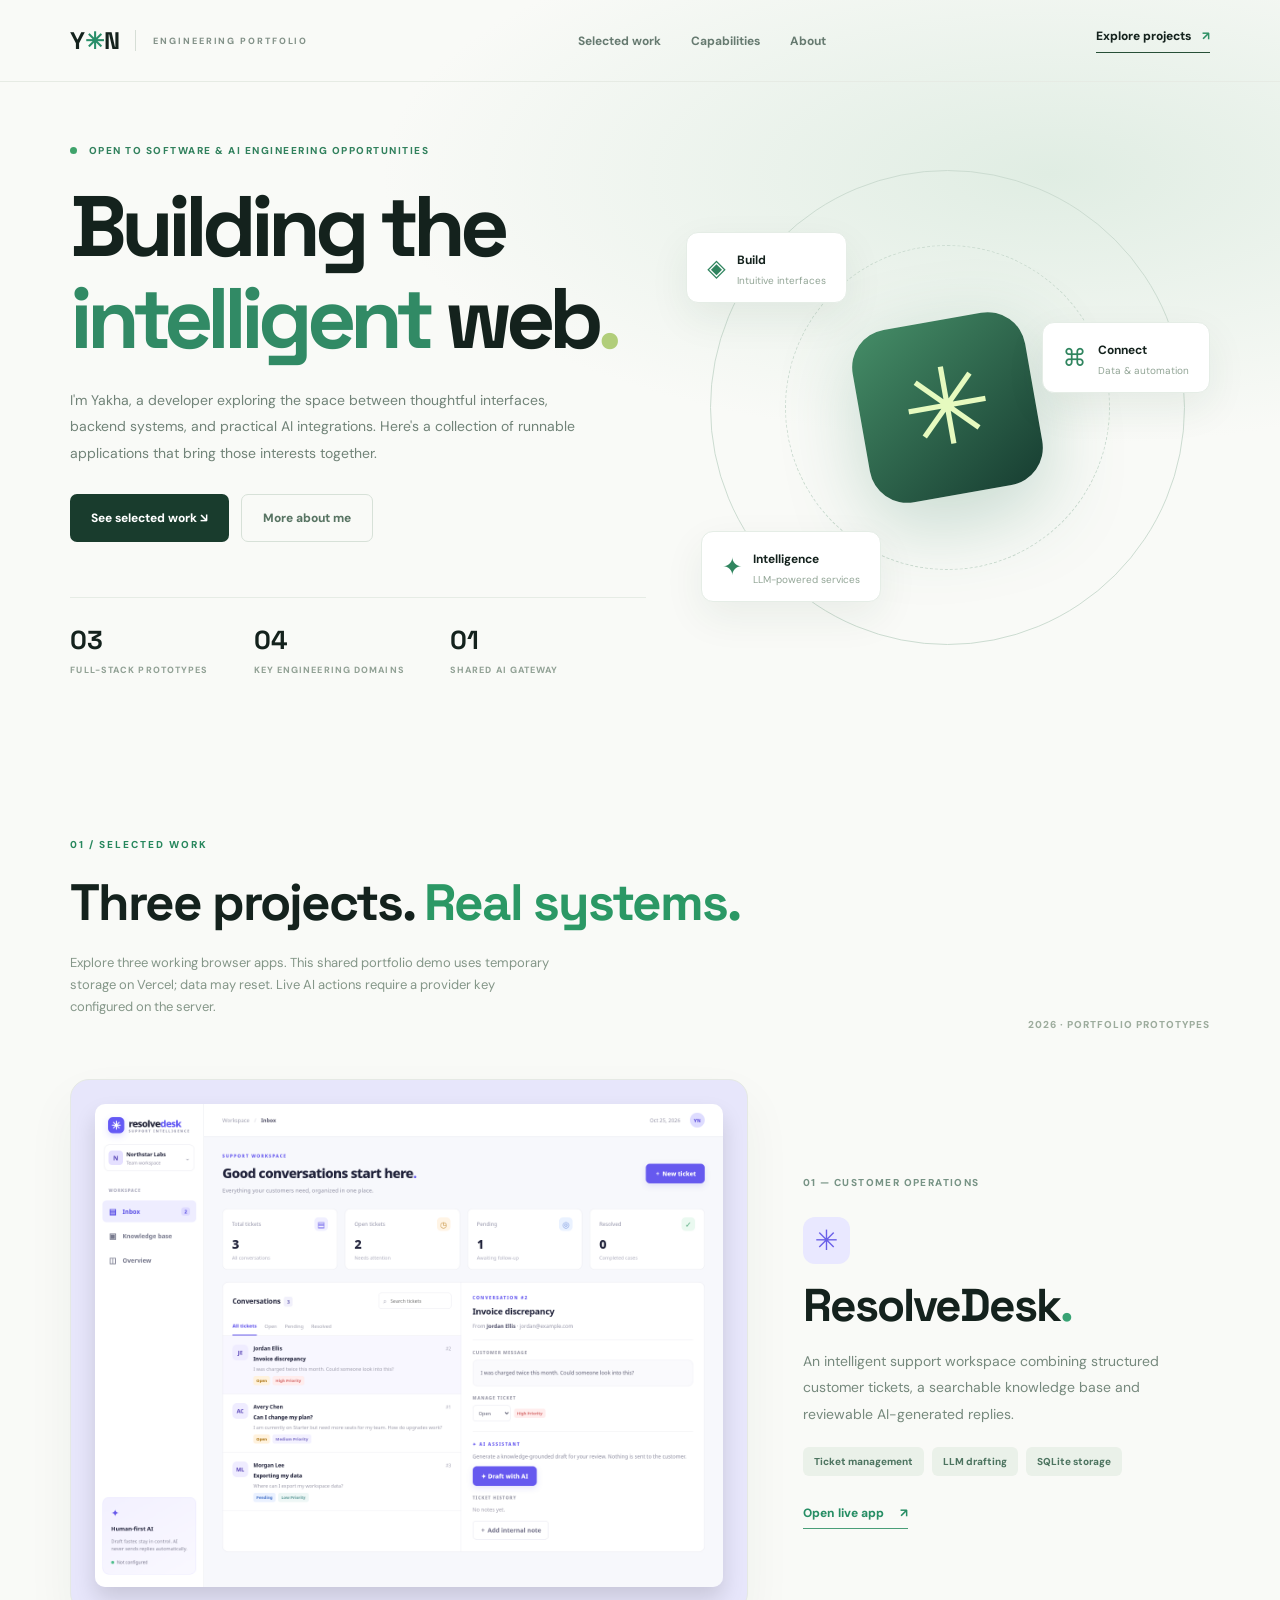
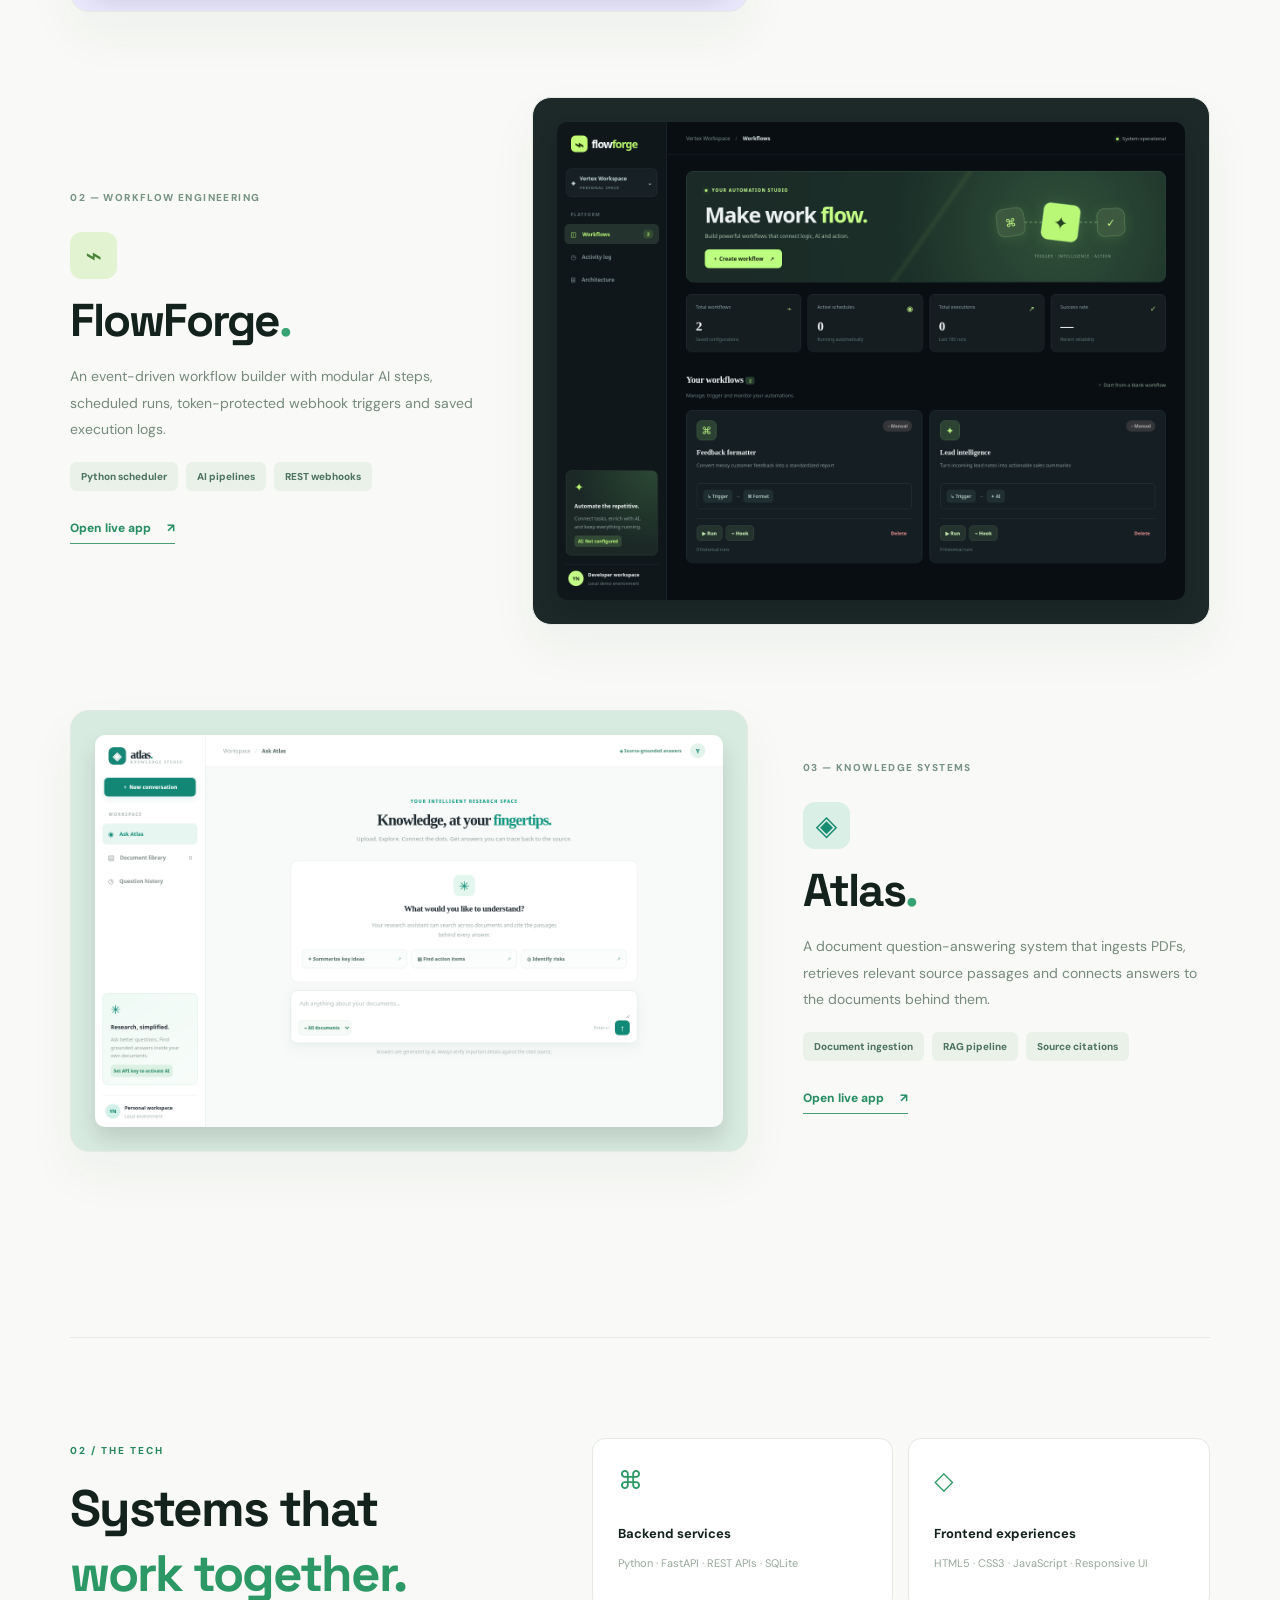
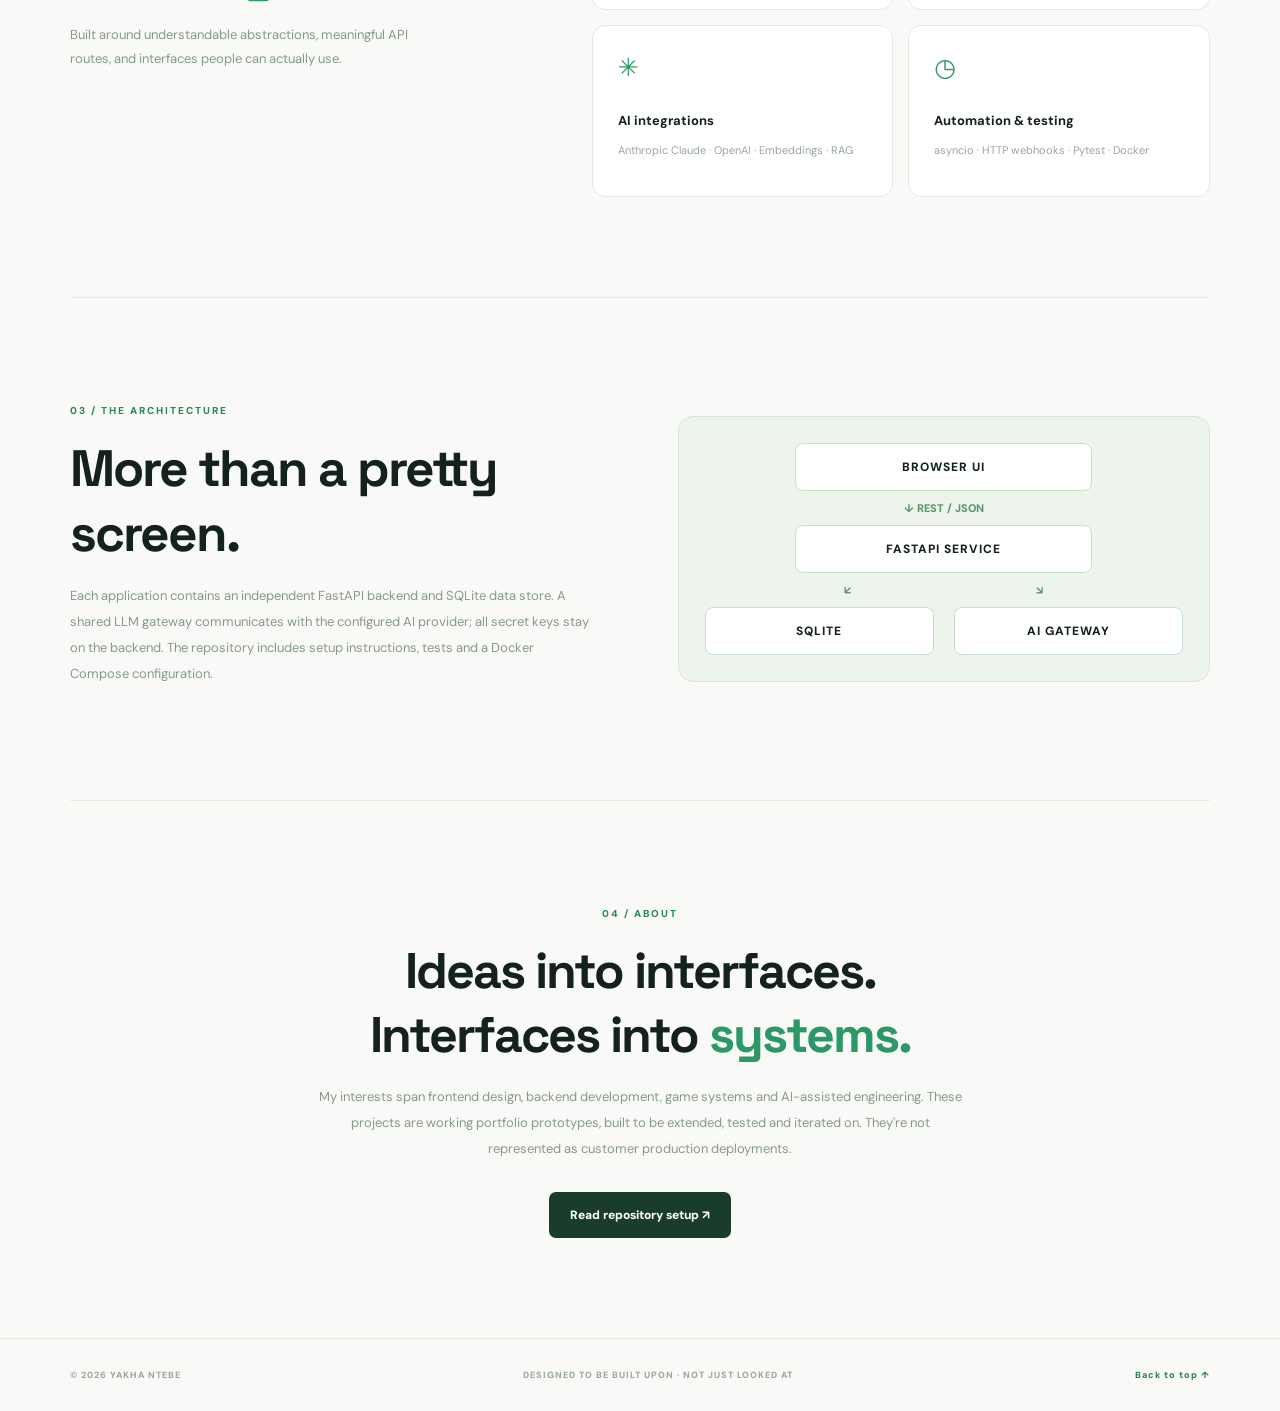
==== portfolio/index.html @ ea217aa3 "Add portfolio website" ====
<!DOCTYPE html><html lang="en"><head><meta charset="utf-8"><meta name="viewport" content="width=device-width, initial-scale=1"><title>Yakha Ntebe — AI Engineering Portfolio</title><link rel="stylesheet" href="style.css"></head><body><div class="background-glow"></div><header class="header"><a href="#top" class="wordmark">Y<span class="star">✳</span>N <span class="line"></span> <small>ENGINEERING PORTFOLIO</small></a><nav><a href="#work">Selected work</a><a href="#stack">Capabilities</a><a href="#about">About</a></nav><a class="top-link" href="#work">Explore projects <span>↗</span></a></header><main><section id="top" class="hero"><div class="hero-copy"><span class="available"><i></i> OPEN TO SOFTWARE & AI ENGINEERING OPPORTUNITIES</span><h1>Building the<br><em>intelligent</em> web<span>.</span></h1><p>I'm Yakha, a developer exploring the space between thoughtful interfaces, backend systems, and practical AI integrations. Here's a collection of runnable applications that bring those interests together.</p><div class="hero-buttons"><a class="button" href="#work">See selected work ↘</a><a class="outline" href="#about">More about me</a></div><div class="hero-metadata"><div><b>03</b><small>FULL-STACK PROTOTYPES</small></div><div><b>04</b><small>KEY ENGINEERING DOMAINS</small></div><div><b>01</b><small>SHARED AI GATEWAY</small></div></div></div><div class="hero-visual"><div class="orbit outer"></div><div class="orbit inner"></div><div class="center-symbol">✳</div><div class="floating-card card-one"><span>◈</span><div><b>Build</b><small>Intuitive interfaces</small></div></div><div class="floating-card card-two"><span>⌘</span><div><b>Connect</b><small>Data & automation</small></div></div><div class="floating-card card-three"><span>✦</span><div><b>Intelligence</b><small>LLM-powered services</small></div></div></div></section><section id="work" class="work"><div class="section-top"><div><span class="eyebrow">01 / SELECTED WORK</span><h2>Three projects. <em>Real systems.</em></h2><p>Explore three working browser apps. This shared portfolio demo uses temporary storage on Vercel; data may reset. Live AI actions require a provider key configured on the server.</p></div><span class="section-note">2026 · PORTFOLIO PROTOTYPES</span></div>
<article class="project" id="resolvedesk"><div class="project-preview lavender"><img src="/screenshots/support.png" alt="ResolveDesk support inbox" loading="lazy"></div><div class="project-content"><span class="project-number">01 — CUSTOMER OPERATIONS</span><div class="project-icon lavender-icon">✳</div><h3>ResolveDesk<span>.</span></h3><p>An intelligent support workspace combining structured customer tickets, a searchable knowledge base and reviewable AI-generated replies.</p><div class="features"><span>Ticket management</span><span>LLM drafting</span><span>SQLite storage</span></div><a href="/support/" class="details-link">Open live app <span>↗</span></a></div></article>
<article class="project reverse" id="flowforge"><div class="project-preview dark"><img src="/screenshots/automations.png" alt="FlowForge automation dashboard" loading="lazy"></div><div class="project-content"><span class="project-number">02 — WORKFLOW ENGINEERING</span><div class="project-icon green-icon">⌁</div><h3>FlowForge<span>.</span></h3><p>An event-driven workflow builder with modular AI steps, scheduled runs, token-protected webhook triggers and saved execution logs.</p><div class="features"><span>Python scheduler</span><span>AI pipelines</span><span>REST webhooks</span></div><a href="/automations/" class="details-link">Open live app <span>↗</span></a></div></article>
<article class="project" id="atlas"><div class="project-preview mint"><img src="/screenshots/documents.png" alt="Atlas AI document assistant" loading="lazy"></div><div class="project-content"><span class="project-number">03 — KNOWLEDGE SYSTEMS</span><div class="project-icon mint-icon">◈</div><h3>Atlas<span>.</span></h3><p>A document question-answering system that ingests PDFs, retrieves relevant source passages and connects answers to the documents behind them.</p><div class="features"><span>Document ingestion</span><span>RAG pipeline</span><span>Source citations</span></div><a href="/documents/" class="details-link">Open live app <span>↗</span></a></div></article></section>
<section id="stack" class="tech"><div><span class="eyebrow">02 / THE TECH</span><h2>Systems that<br><em>work together.</em></h2><p>Built around understandable abstractions, meaningful API routes, and interfaces people can actually use.</p></div><div class="tech-grid"><div><span>⌘</span><b>Backend services</b><p>Python · FastAPI · REST APIs · SQLite</p></div><div><span>◇</span><b>Frontend experiences</b><p>HTML5 · CSS3 · JavaScript · Responsive UI</p></div><div><span>✳</span><b>AI integrations</b><p>Anthropic Claude · OpenAI · Embeddings · RAG</p></div><div><span>◷</span><b>Automation & testing</b><p>asyncio · HTTP webhooks · Pytest · Docker</p></div></div></section>
<section id="technical" class="technical"><div><span class="eyebrow">03 / THE ARCHITECTURE</span><h2>More than a pretty screen.</h2><p>Each application contains an independent FastAPI backend and SQLite data store. A shared LLM gateway communicates with the configured AI provider; all secret keys stay on the backend. The repository includes setup instructions, tests and a Docker Compose configuration.</p></div><div class="architecture"><div class="arch-block">BROWSER UI</div><span>↓ REST / JSON</span><div class="arch-block">FASTAPI SERVICE</div><div class="arch-dual"><span>↙</span><span>↘</span></div><div class="arch-bottom"><div class="arch-block">SQLITE</div><div class="arch-block">AI GATEWAY</div></div></div></section>
<section id="about" class="about"><span class="eyebrow">04 / ABOUT</span><h2>Ideas into interfaces.<br>Interfaces into <em>systems.</em></h2><p>My interests span frontend design, backend development, game systems and AI-assisted engineering. These projects are working portfolio prototypes, built to be extended, tested and iterated on. They're not represented as customer production deployments.</p><a href="/setup" class="button">Read repository setup ↗</a></section></main><footer><span>© 2026 YAKHA NTEBE</span><span>DESIGNED TO BE BUILT UPON · NOT JUST LOOKED AT</span><a href="#top">Back to top ↑</a></footer></body></html>
---- portfolio/style.css ----
@import url('https://fonts.googleapis.com/css2?family=DM+Sans:wght@400;500;600;700;800&family=Space+Grotesk:wght@400;500;600;700&display=swap');:root{font-family:'DM Sans',system-ui,sans-serif;background:#f9faf7;color:#14221d}*{box-sizing:border-box}html{scroll-behavior:smooth}body{margin:0}a{text-decoration:none;color:inherit}.background-glow{height:600px;position:absolute;inset:0;background:radial-gradient(ellipse at 82% 29%,#e0ede3,transparent 45%);z-index:-1}.header{max-width:1490px;margin:auto;padding:25px 5.5%;display:flex;align-items:center;justify-content:space-between;border-bottom:1px solid #e6ebe4}.wordmark{font:700 24px 'Space Grotesk';letter-spacing:-2px;display:flex;align-items:center;gap:2px}.wordmark .star{color:#288e69;font-size:23px}.wordmark .line{height:21px;border-left:1px solid #d6ded6;margin:0 15px}.wordmark small{font:800 9px 'DM Sans';letter-spacing:1.9px;color:#829188}.header nav{display:flex;gap:30px}.header nav a{font-size:12px;font-weight:700;color:#667a70}.top-link{border-bottom:1px solid #274f37;font-size:12px;font-weight:800;padding-bottom:8px}.top-link span{color:#2e9165;margin-left:8px}main{max-width:1450px;margin:auto;padding:0 5.5%}.hero{min-height:650px;display:grid;grid-template-columns:1.1fr 1fr;align-items:center;gap:40px}.hero-copy{padding:40px 0}.available{font-size:10px;font-weight:800;letter-spacing:1.5px;color:#31815d}.available i{display:inline-block;width:7px;height:7px;border-radius:100%;background:#3fa36b;margin-right:8px}.hero h1{font:700 clamp(58px,6.7vw,104px)/1.07 'Space Grotesk';letter-spacing:-6px;margin:22px 0}.hero h1 em{font-style:normal;color:#318a65}.hero h1>span{color:#b1ce7a}.hero-copy>p{font-size:14px;line-height:1.9;color:#718378;max-width:525px}.hero-buttons{display:flex;gap:12px;margin-top:27px}.button{display:inline-flex;border-radius:7px;background:#193c2d;color:white;padding:15px 21px;font-weight:800;font-size:12px;align-items:center}.outline{display:inline-flex;border:1px solid #d7e1d8;color:#587463;padding:15px 21px;border-radius:7px;font-weight:800;font-size:12px}.hero-metadata{display:flex;gap:45px;border-top:1px solid #e6ece5;margin-top:55px;padding-top:25px}.hero-metadata>div{display:grid;gap:7px}.hero-metadata b{font:700 26px 'Space Grotesk'}.hero-metadata small{font-size:9px;letter-spacing:1.1px;color:#91a195;font-weight:800}.hero-visual{height:530px;position:relative;display:grid;place-items:center}.orbit{border:1px solid #ccdcd1;border-radius:100%;position:absolute}.orbit.outer{width:475px;height:475px}.orbit.inner{width:325px;height:325px;border-style:dashed}.center-symbol{display:grid;place-items:center;width:175px;height:175px;border-radius:38px;background:linear-gradient(145deg,#458d67,#173d31);font-size:107px;color:#e6fabf;transform:rotate(-10deg);box-shadow:0 25px 80px #36805e44}.floating-card{position:absolute;display:flex;align-items:center;gap:11px;padding:15px 20px;background:#fff;border:1px solid #e5ede6;box-shadow:0 15px 40px #19462a12;border-radius:12px}.floating-card>span{font-size:24px;color:#30855f}.floating-card b{font-size:12px}.floating-card small{display:block;color:#92a596;font-size:10px;margin-top:5px}.card-one{left:0;top:90px}.card-two{right:0;top:180px}.card-three{left:15px;bottom:70px}.work,.tech,.technical,.about{padding:100px 0}.section-top{display:flex;justify-content:space-between;gap:30px;align-items:end;margin-bottom:48px}.eyebrow{font-size:10px;color:#27875d;font-weight:800;letter-spacing:2px}.section-top h2,.tech h2,.technical h2,.about h2{font:700 clamp(32px,4vw,55px) 'Space Grotesk';letter-spacing:-2px;margin:17px 0}.section-top h2 em,.tech h2 em,.about h2 em{color:#2b9865;font-style:normal}.section-top p{font-size:13px;color:#849688;max-width:480px;line-height:1.7}.section-note{font-size:10px;color:#9dac9d;font-weight:800;letter-spacing:1px}.project{display:grid;grid-template-columns:1.25fr .75fr;align-items:center;gap:55px;margin-bottom:85px}.project.reverse{grid-template-columns:.75fr 1.25fr}.project.reverse .project-preview{order:2}.project-preview{border-radius:19px;border:1px solid #e5e9e4;overflow:hidden;padding:24px;box-shadow:0 22px 50px #163d230d}.project-preview.lavender{background:#e7e6fb}.project-preview.dark{background:#1c2928}.project-preview.mint{background:#d8ebe1}.project-preview img{width:100%;display:block;border-radius:10px;box-shadow:0 12px 22px #0002}.project-number{color:#779385;font-size:10px;letter-spacing:1.4px;font-weight:800}.project-icon{display:grid;place-items:center;width:47px;height:47px;border-radius:12px;margin-top:26px;font-size:28px}.lavender-icon{color:#685ee8;background:#e9e8ff}.green-icon{background:#e1f3d0;color:#478236}.mint-icon{background:#daefe5;color:#168c73}.project-content h3{font:700 46px 'Space Grotesk';margin:12px 0;letter-spacing:-2px}.project-content h3 span{color:#38a374}.project-content>p{color:#76897d;font-size:14px;line-height:1.9;max-width:420px}.features{display:flex;flex-wrap:wrap;gap:8px;margin:19px 0 25px}.features span{font-size:10px;background:#eaf1e9;border-radius:6px;padding:8px 11px;color:#4d7460;font-weight:800}.details-link{font-size:12px;font-weight:800;color:#278e65;border-bottom:1px solid #4a9e78;padding-bottom:7px}.details-link span{margin-left:13px}.tech{border-top:1px solid #e4ebe3;display:grid;grid-template-columns:.85fr 1.15fr;gap:65px}.tech>div>p{color:#86998b;line-height:1.8;max-width:370px;font-size:13px}.tech-grid{display:grid;grid-template-columns:1fr 1fr;gap:15px}.tech-grid>div{border:1px solid #e3eae2;background:white;border-radius:13px;padding:25px}.tech-grid span{display:block;color:#2d9865;font-size:25px;margin-bottom:25px}.tech-grid b{font-size:13px}.tech-grid p{color:#98a79b;font-size:11px;line-height:1.7}.technical{border-top:1px solid #e4ebe3;display:grid;grid-template-columns:1fr 1fr;gap:75px;align-items:center}.technical p{color:#86998b;font-size:13px;line-height:2;max-width:520px}.architecture{background:#ecf4eb;border:1px solid #d6e8d8;border-radius:15px;padding:26px;display:flex;flex-direction:column;align-items:center;gap:10px;text-align:center}.arch-block{background:#fff;border:1px solid #c9decc;padding:15px 20px;border-radius:8px;font-size:12px;font-weight:800;letter-spacing:1px;width:62%}.architecture>span,.arch-dual{color:#5a946c;font-size:11px;font-weight:800}.arch-dual{display:flex;justify-content:space-around;width:80%}.arch-bottom{display:flex;gap:20px;width:100%}.arch-bottom .arch-block{width:50%}.about{border-top:1px solid #e4ebe3;text-align:center}.about h2{font-size:50px}.about p{max-width:650px;margin:0 auto 30px;line-height:2;color:#87998b;font-size:13px}footer{border-top:1px solid #e4ebe3;max-width:1450px;margin:auto;padding:30px 5.5%;display:flex;justify-content:space-between;color:#98a89c;font-weight:800;letter-spacing:1px;font-size:9px}footer a{color:#257f55}@media(max-width:1050px){.hero-visual{transform:scale(.75)}.project{gap:30px}.orbit.outer{width:380px;height:380px}}@media(max-width:750px){.header{padding:20px 5%}.header nav,.top-link{display:none}.hero{display:block;min-height:auto}.hero h1{font-size:58px;letter-spacing:-4px}.hero-visual{height:370px;transform:scale(.62);margin:-65px auto}.hero-metadata{gap:20px}.hero-metadata small{font-size:8px}.section-top{display:block}.section-note{display:none}.work,.tech,.technical,.about{padding:55px 0}.project,.project.reverse{display:flex;flex-direction:column;gap:25px;align-items:stretch;margin-bottom:65px}.project.reverse .project-preview{order:0}.project-preview{padding:12px}.project-content h3{font-size:37px}.tech,.technical{grid-template-columns:1fr;gap:25px}.about h2{font-size:36px}footer{gap:10px;flex-wrap:wrap}.brand small{font-size:7px}}@media(max-width:400px){.hero h1{font-size:49px}.hero-metadata{flex-wrap:wrap}.hero-buttons{flex-wrap:wrap}}
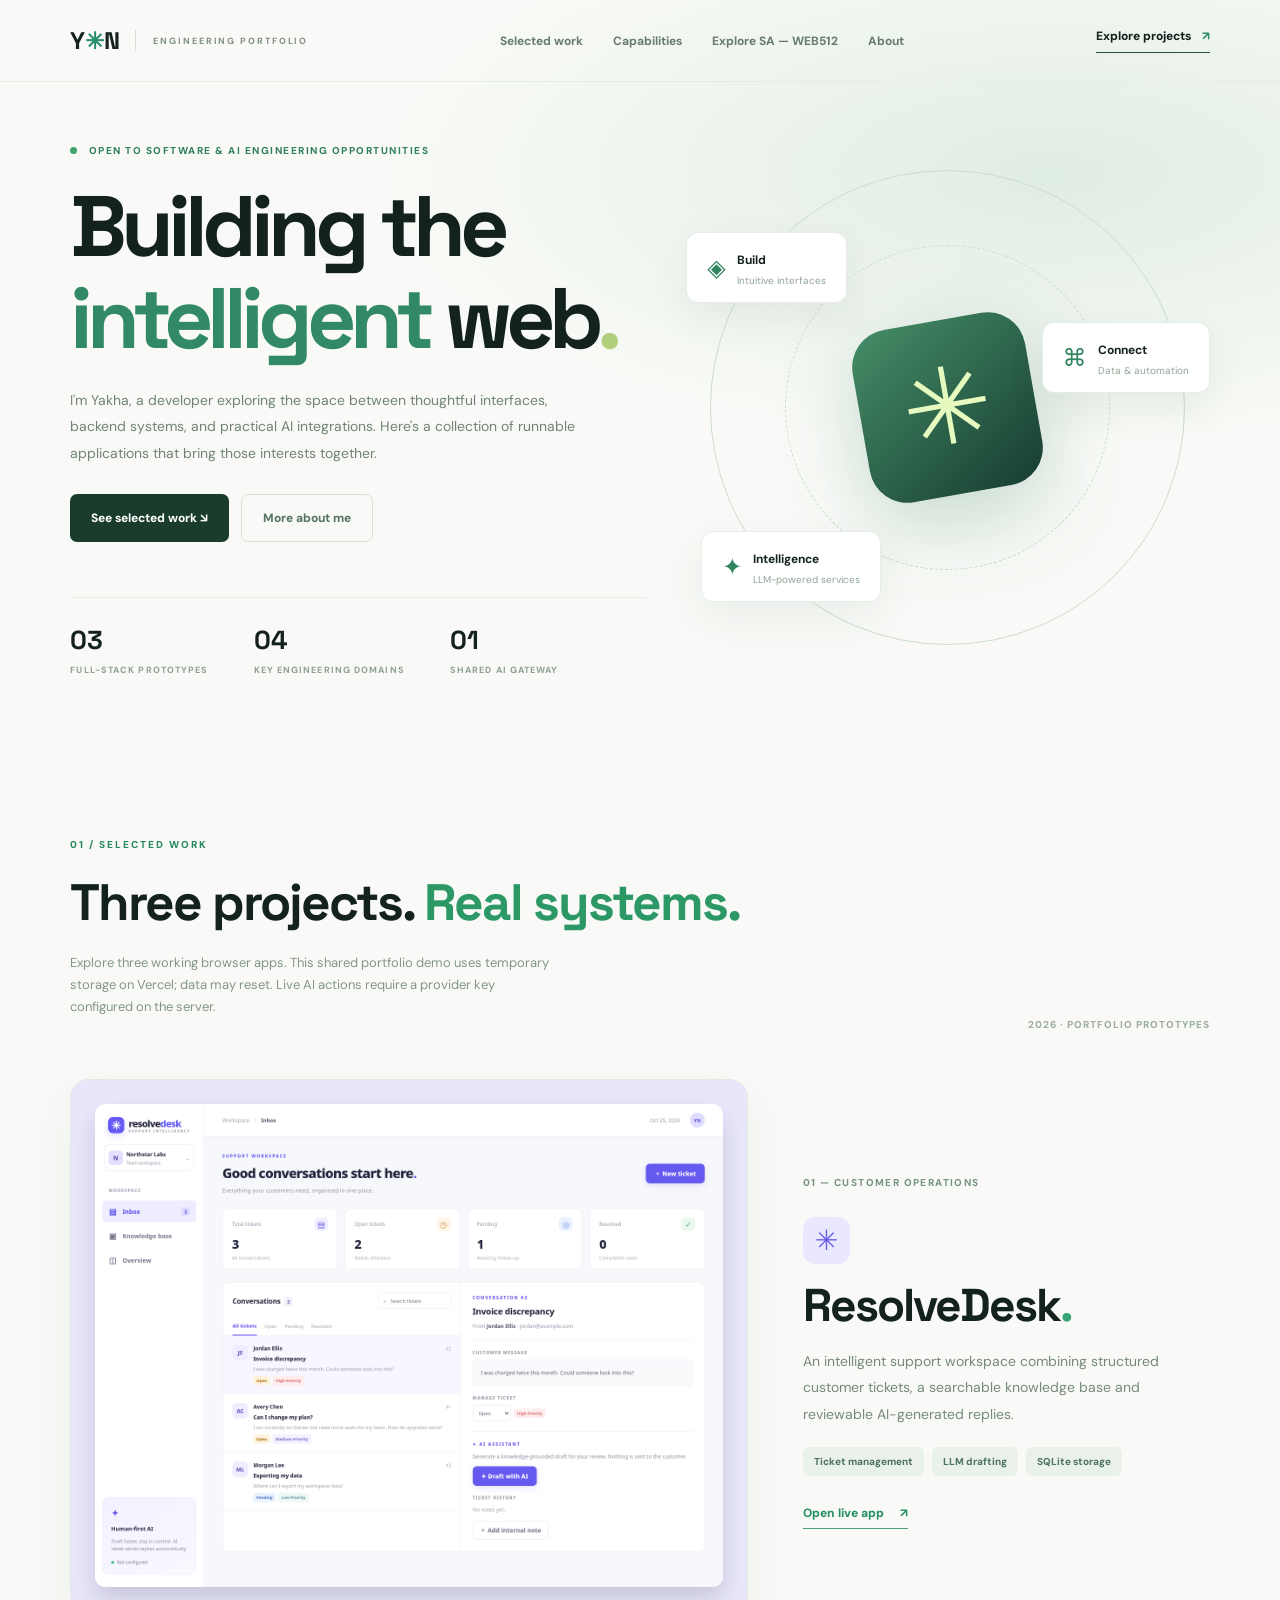
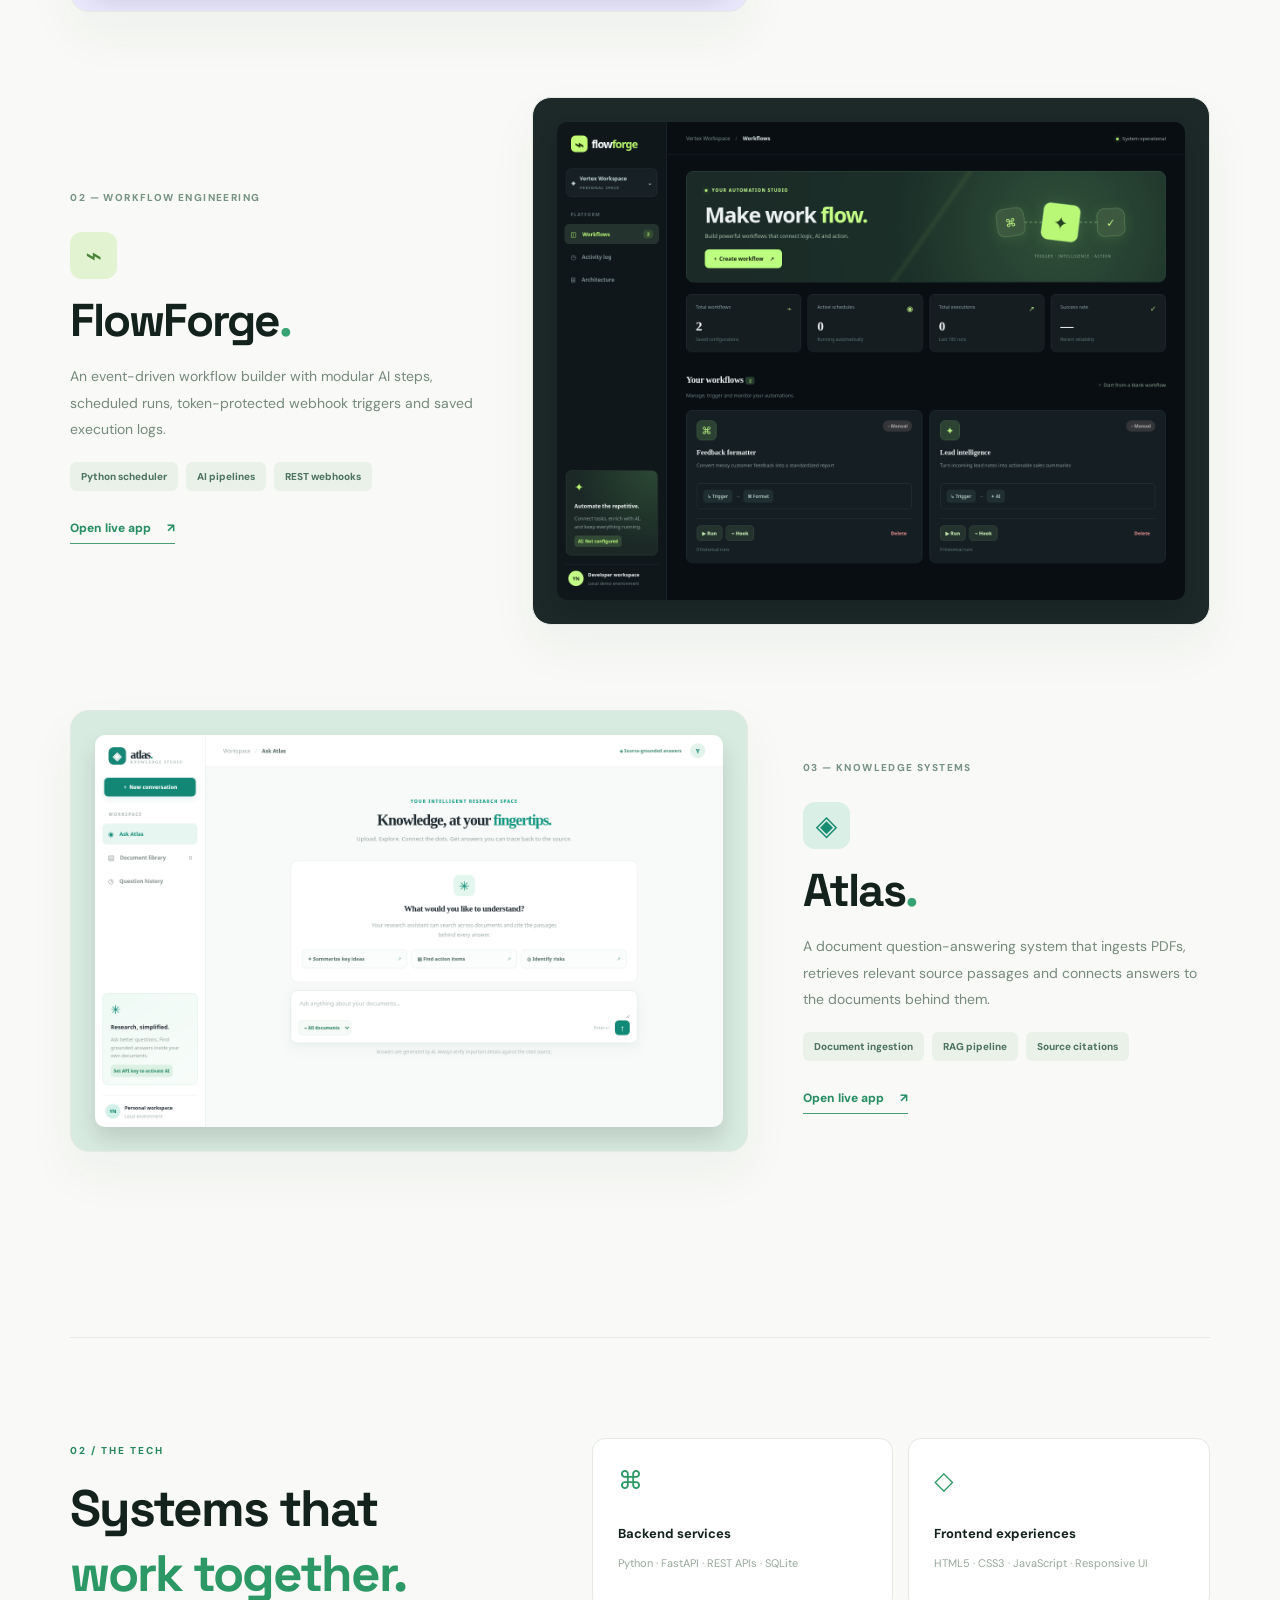
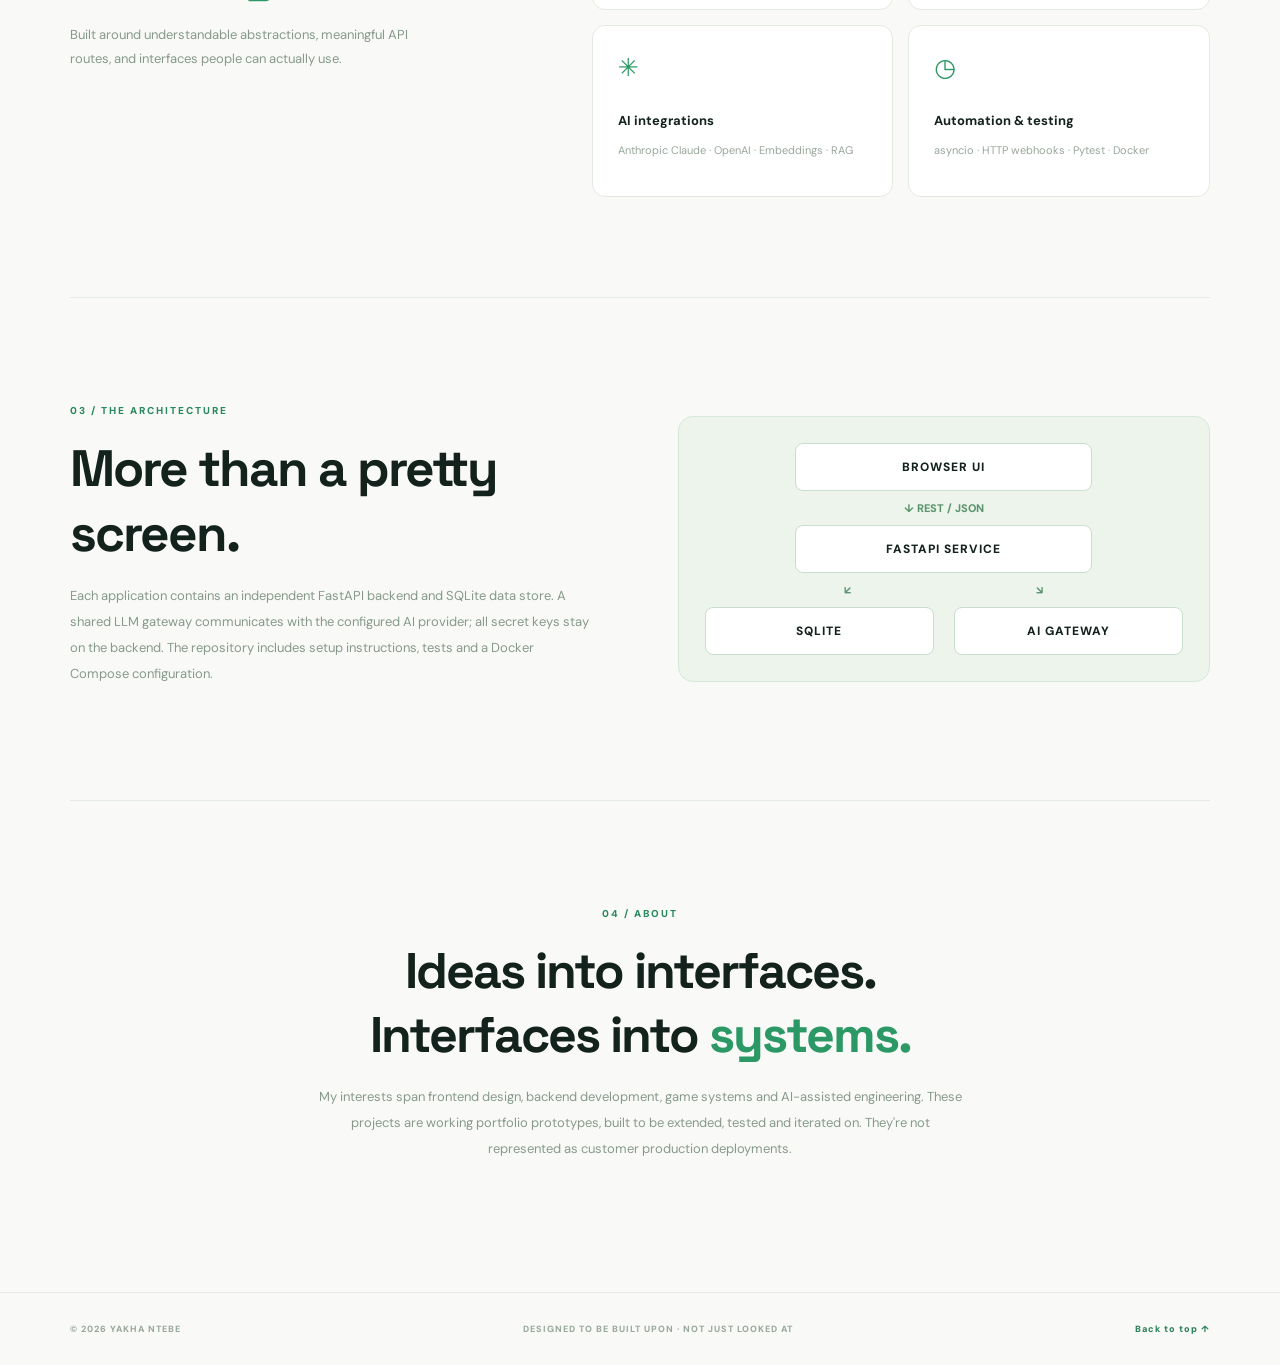
==== commit cb43e82f: "NewFreezer" ====
--- a/portfolio/index.html
+++ b/portfolio/index.html
@@ -1,7 +1,30 @@
-<!DOCTYPE html><html lang="en"><head><meta charset="utf-8"><meta name="viewport" content="width=device-width, initial-scale=1"><title>Yakha Ntebe — AI Engineering Portfolio</title><link rel="stylesheet" href="style.css"></head><body><div class="background-glow"></div><header class="header"><a href="#top" class="wordmark">Y<span class="star">✳</span>N <span class="line"></span> <small>ENGINEERING PORTFOLIO</small></a><nav><a href="#work">Selected work</a><a href="#stack">Capabilities</a><a href="#about">About</a></nav><a class="top-link" href="#work">Explore projects <span>↗</span></a></header><main><section id="top" class="hero"><div class="hero-copy"><span class="available"><i></i> OPEN TO SOFTWARE & AI ENGINEERING OPPORTUNITIES</span><h1>Building the<br><em>intelligent</em> web<span>.</span></h1><p>I'm Yakha, a developer exploring the space between thoughtful interfaces, backend systems, and practical AI integrations. Here's a collection of runnable applications that bring those interests together.</p><div class="hero-buttons"><a class="button" href="#work">See selected work ↘</a><a class="outline" href="#about">More about me</a></div><div class="hero-metadata"><div><b>03</b><small>FULL-STACK PROTOTYPES</small></div><div><b>04</b><small>KEY ENGINEERING DOMAINS</small></div><div><b>01</b><small>SHARED AI GATEWAY</small></div></div></div><div class="hero-visual"><div class="orbit outer"></div><div class="orbit inner"></div><div class="center-symbol">✳</div><div class="floating-card card-one"><span>◈</span><div><b>Build</b><small>Intuitive interfaces</small></div></div><div class="floating-card card-two"><span>⌘</span><div><b>Connect</b><small>Data & automation</small></div></div><div class="floating-card card-three"><span>✦</span><div><b>Intelligence</b><small>LLM-powered services</small></div></div></div></section><section id="work" class="work"><div class="section-top"><div><span class="eyebrow">01 / SELECTED WORK</span><h2>Three projects. <em>Real systems.</em></h2><p>Explore three working browser apps. This shared portfolio demo uses temporary storage on Vercel; data may reset. Live AI actions require a provider key configured on the server.</p></div><span class="section-note">2026 · PORTFOLIO PROTOTYPES</span></div>
+<!DOCTYPE html><html lang="en">
+    <head>
+        <meta charset="utf-8">
+        <meta name="viewport" content="width=device-width, initial-scale=1">
+        <title>Yakha Ntebe — AI Engineering Portfolio</title>
+        <link rel="stylesheet" href="style.css">
+    </head>
+    <body>
+        <div class="background-glow"></div>
+        <header class="header">
+            <a href="#top" class="wordmark">Y<span class="star">✳</span>N <span class="line"></span> <small>ENGINEERING PORTFOLIO</small></a>
+            <nav>
+             <a href="#work">Selected work</a>
+             <a href="#stack">Capabilities</a>
+             <a href="/explore-sa/">Explore SA — WEB512</a>
+             <a href="#about">About</a>
+            </nav>
+            <a class="top-link" href="#work">Explore projects <span>↗</span></a>
+        </header>
+        <main>
+            <section id="top" class="hero">
+                <div class="hero-copy">
+                    <span class="available">
+                        <i></i> OPEN TO SOFTWARE & AI ENGINEERING OPPORTUNITIES</span><h1>Building the<br><em>intelligent</em> web<span>.</span></h1><p>I'm Yakha, a developer exploring the space between thoughtful interfaces, backend systems, and practical AI integrations. Here's a collection of runnable applications that bring those interests together.</p><div class="hero-buttons"><a class="button" href="#work">See selected work ↘</a><a class="outline" href="#about">More about me</a></div><div class="hero-metadata"><div><b>03</b><small>FULL-STACK PROTOTYPES</small></div><div><b>04</b><small>KEY ENGINEERING DOMAINS</small></div><div><b>01</b><small>SHARED AI GATEWAY</small></div></div></div><div class="hero-visual"><div class="orbit outer"></div><div class="orbit inner"></div><div class="center-symbol">✳</div><div class="floating-card card-one"><span>◈</span><div><b>Build</b><small>Intuitive interfaces</small></div></div><div class="floating-card card-two"><span>⌘</span><div><b>Connect</b><small>Data & automation</small></div></div><div class="floating-card card-three"><span>✦</span><div><b>Intelligence</b><small>LLM-powered services</small></div></div></div></section><section id="work" class="work"><div class="section-top"><div><span class="eyebrow">01 / SELECTED WORK</span><h2>Three projects. <em>Real systems.</em></h2><p>Explore three working browser apps. This shared portfolio demo uses temporary storage on Vercel; data may reset. Live AI actions require a provider key configured on the server.</p></div><span class="section-note">2026 · PORTFOLIO PROTOTYPES</span></div>
 <article class="project" id="resolvedesk"><div class="project-preview lavender"><img src="/screenshots/support.png" alt="ResolveDesk support inbox" loading="lazy"></div><div class="project-content"><span class="project-number">01 — CUSTOMER OPERATIONS</span><div class="project-icon lavender-icon">✳</div><h3>ResolveDesk<span>.</span></h3><p>An intelligent support workspace combining structured customer tickets, a searchable knowledge base and reviewable AI-generated replies.</p><div class="features"><span>Ticket management</span><span>LLM drafting</span><span>SQLite storage</span></div><a href="/support/" class="details-link">Open live app <span>↗</span></a></div></article>
 <article class="project reverse" id="flowforge"><div class="project-preview dark"><img src="/screenshots/automations.png" alt="FlowForge automation dashboard" loading="lazy"></div><div class="project-content"><span class="project-number">02 — WORKFLOW ENGINEERING</span><div class="project-icon green-icon">⌁</div><h3>FlowForge<span>.</span></h3><p>An event-driven workflow builder with modular AI steps, scheduled runs, token-protected webhook triggers and saved execution logs.</p><div class="features"><span>Python scheduler</span><span>AI pipelines</span><span>REST webhooks</span></div><a href="/automations/" class="details-link">Open live app <span>↗</span></a></div></article>
 <article class="project" id="atlas"><div class="project-preview mint"><img src="/screenshots/documents.png" alt="Atlas AI document assistant" loading="lazy"></div><div class="project-content"><span class="project-number">03 — KNOWLEDGE SYSTEMS</span><div class="project-icon mint-icon">◈</div><h3>Atlas<span>.</span></h3><p>A document question-answering system that ingests PDFs, retrieves relevant source passages and connects answers to the documents behind them.</p><div class="features"><span>Document ingestion</span><span>RAG pipeline</span><span>Source citations</span></div><a href="/documents/" class="details-link">Open live app <span>↗</span></a></div></article></section>
 <section id="stack" class="tech"><div><span class="eyebrow">02 / THE TECH</span><h2>Systems that<br><em>work together.</em></h2><p>Built around understandable abstractions, meaningful API routes, and interfaces people can actually use.</p></div><div class="tech-grid"><div><span>⌘</span><b>Backend services</b><p>Python · FastAPI · REST APIs · SQLite</p></div><div><span>◇</span><b>Frontend experiences</b><p>HTML5 · CSS3 · JavaScript · Responsive UI</p></div><div><span>✳</span><b>AI integrations</b><p>Anthropic Claude · OpenAI · Embeddings · RAG</p></div><div><span>◷</span><b>Automation & testing</b><p>asyncio · HTTP webhooks · Pytest · Docker</p></div></div></section>
 <section id="technical" class="technical"><div><span class="eyebrow">03 / THE ARCHITECTURE</span><h2>More than a pretty screen.</h2><p>Each application contains an independent FastAPI backend and SQLite data store. A shared LLM gateway communicates with the configured AI provider; all secret keys stay on the backend. The repository includes setup instructions, tests and a Docker Compose configuration.</p></div><div class="architecture"><div class="arch-block">BROWSER UI</div><span>↓ REST / JSON</span><div class="arch-block">FASTAPI SERVICE</div><div class="arch-dual"><span>↙</span><span>↘</span></div><div class="arch-bottom"><div class="arch-block">SQLITE</div><div class="arch-block">AI GATEWAY</div></div></div></section>
-<section id="about" class="about"><span class="eyebrow">04 / ABOUT</span><h2>Ideas into interfaces.<br>Interfaces into <em>systems.</em></h2><p>My interests span frontend design, backend development, game systems and AI-assisted engineering. These projects are working portfolio prototypes, built to be extended, tested and iterated on. They're not represented as customer production deployments.</p><a href="/setup" class="button">Read repository setup ↗</a></section></main><footer><span>© 2026 YAKHA NTEBE</span><span>DESIGNED TO BE BUILT UPON · NOT JUST LOOKED AT</span><a href="#top">Back to top ↑</a></footer></body></html>
+<section id="about" class="about"><span class="eyebrow">04 / ABOUT</span><h2>Ideas into interfaces.<br>Interfaces into <em>systems.</em></h2><p>My interests span frontend design, backend development, game systems and AI-assisted engineering. These projects are working portfolio prototypes, built to be extended, tested and iterated on. They're not represented as customer production deployments.</p></section></main><footer><span>© 2026 YAKHA NTEBE</span><span>DESIGNED TO BE BUILT UPON · NOT JUST LOOKED AT</span><a href="#top">Back to top ↑</a></footer></body></html>
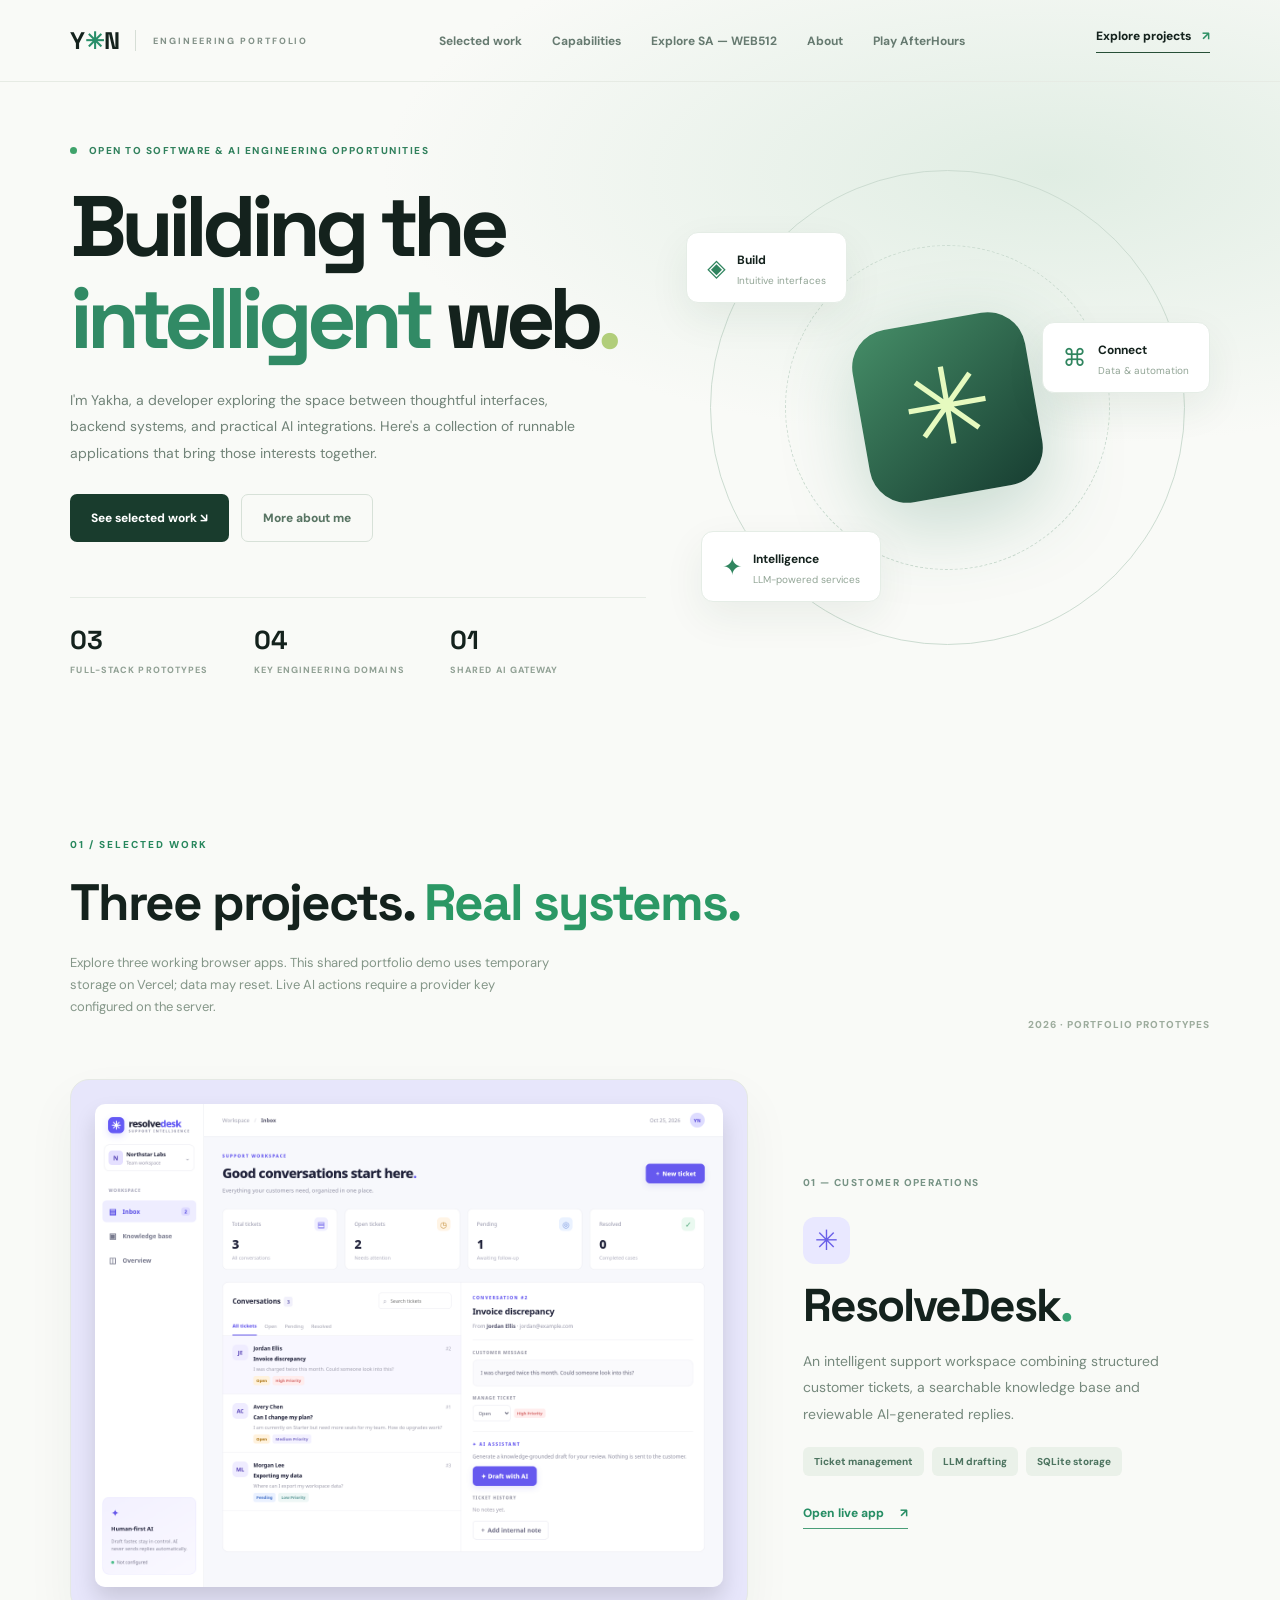
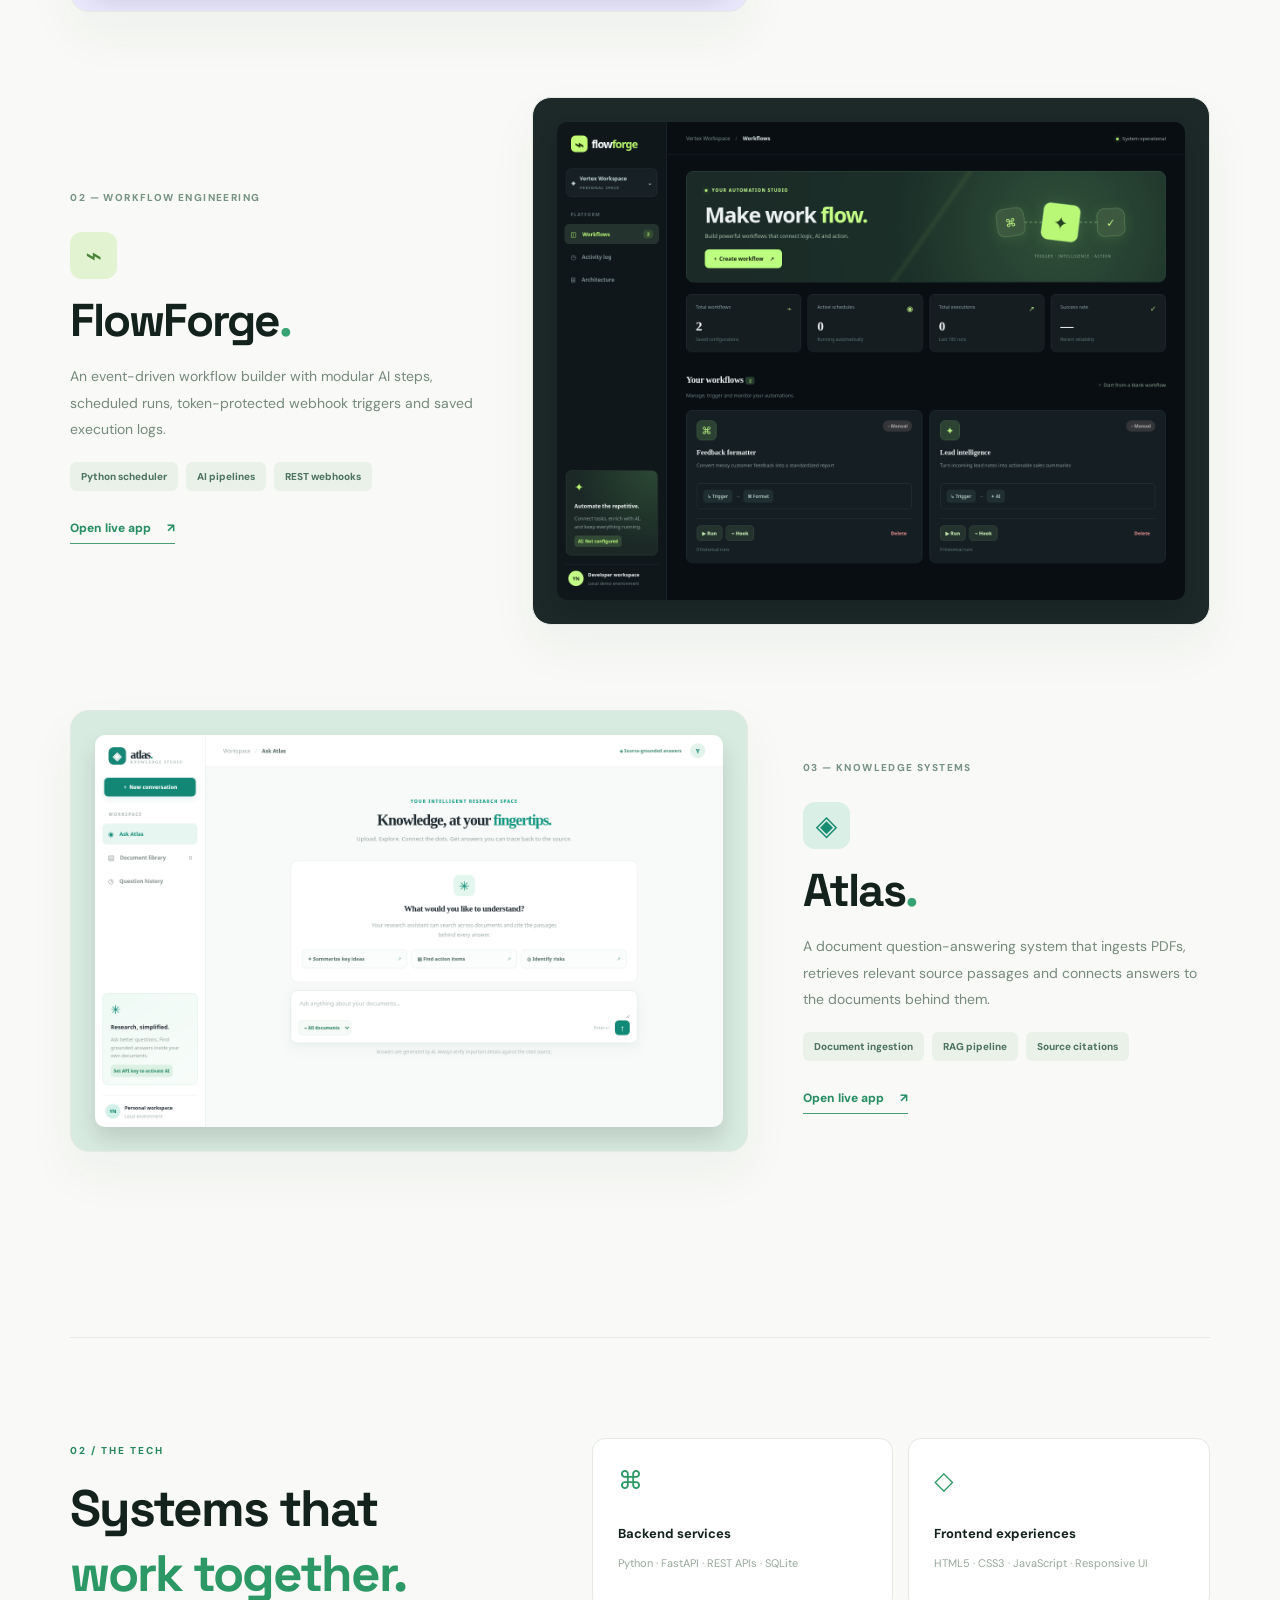
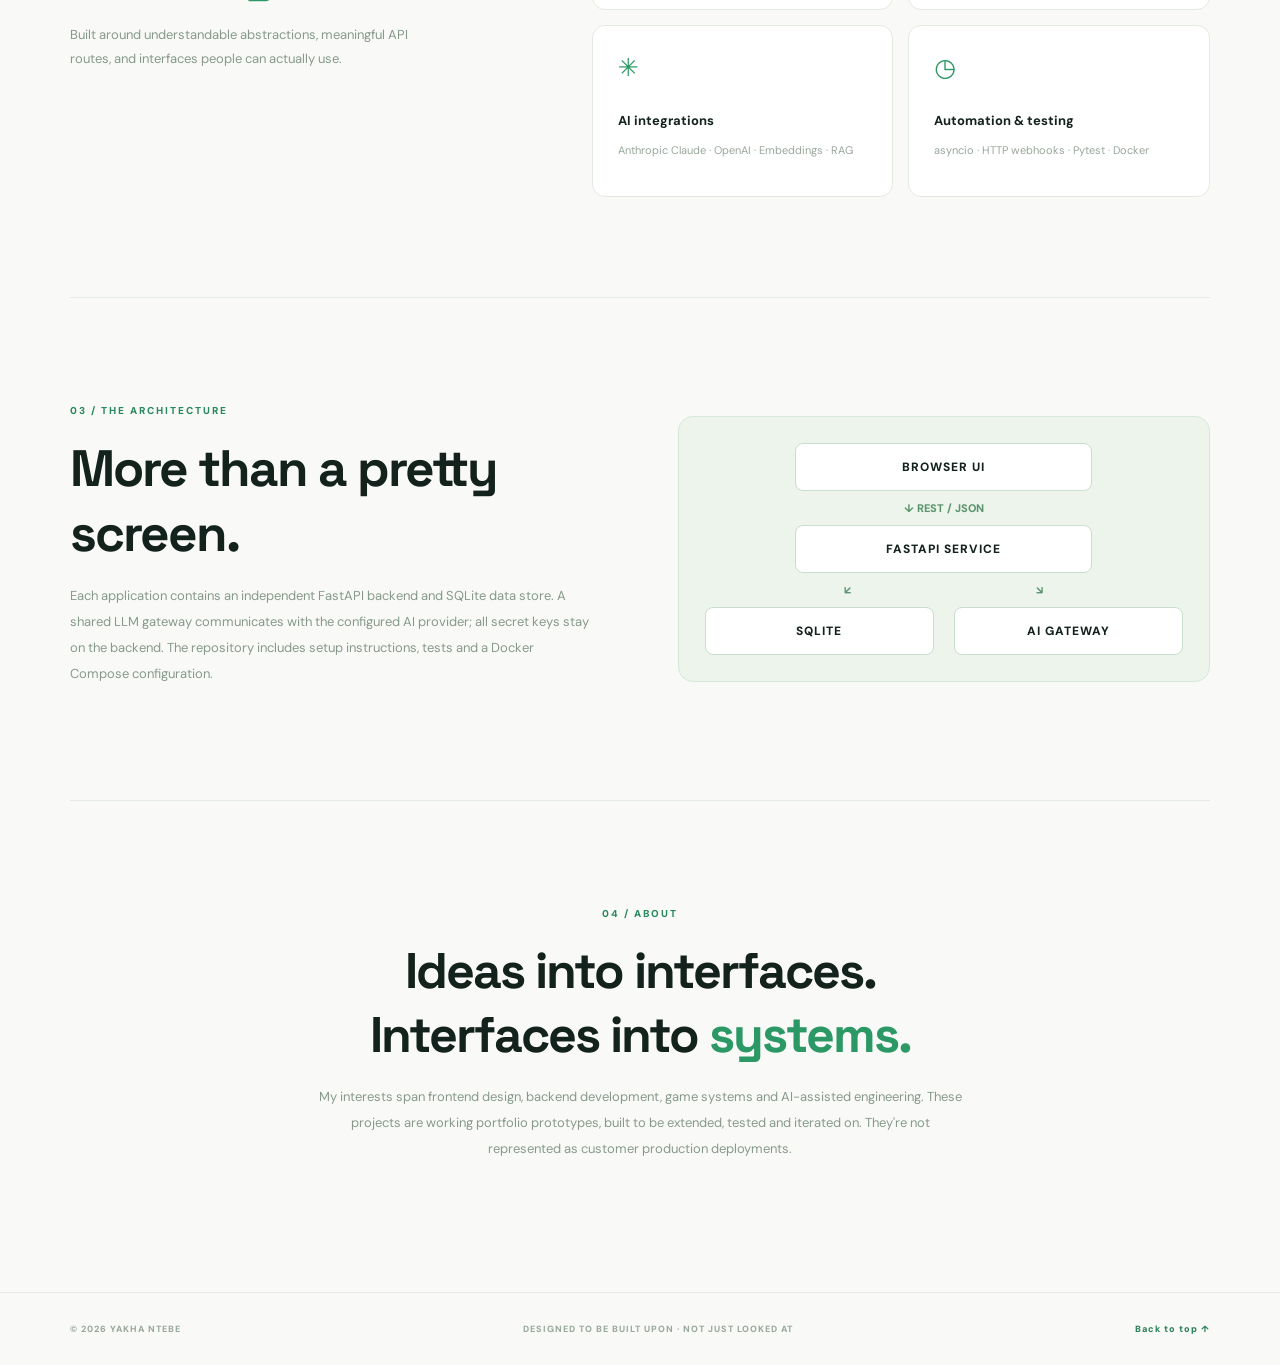
==== commit 7a78f4de: "addbrowererererererggaeneenemImlosingit" ====
--- a/portfolio/index.html
+++ b/portfolio/index.html
@@ -14,6 +14,7 @@
              <a href="#stack">Capabilities</a>
              <a href="/explore-sa/">Explore SA — WEB512</a>
              <a href="#about">About</a>
+             <a href="/game/">Play AfterHours</a>
             </nav>
             <a class="top-link" href="#work">Explore projects <span>↗</span></a>
         </header>
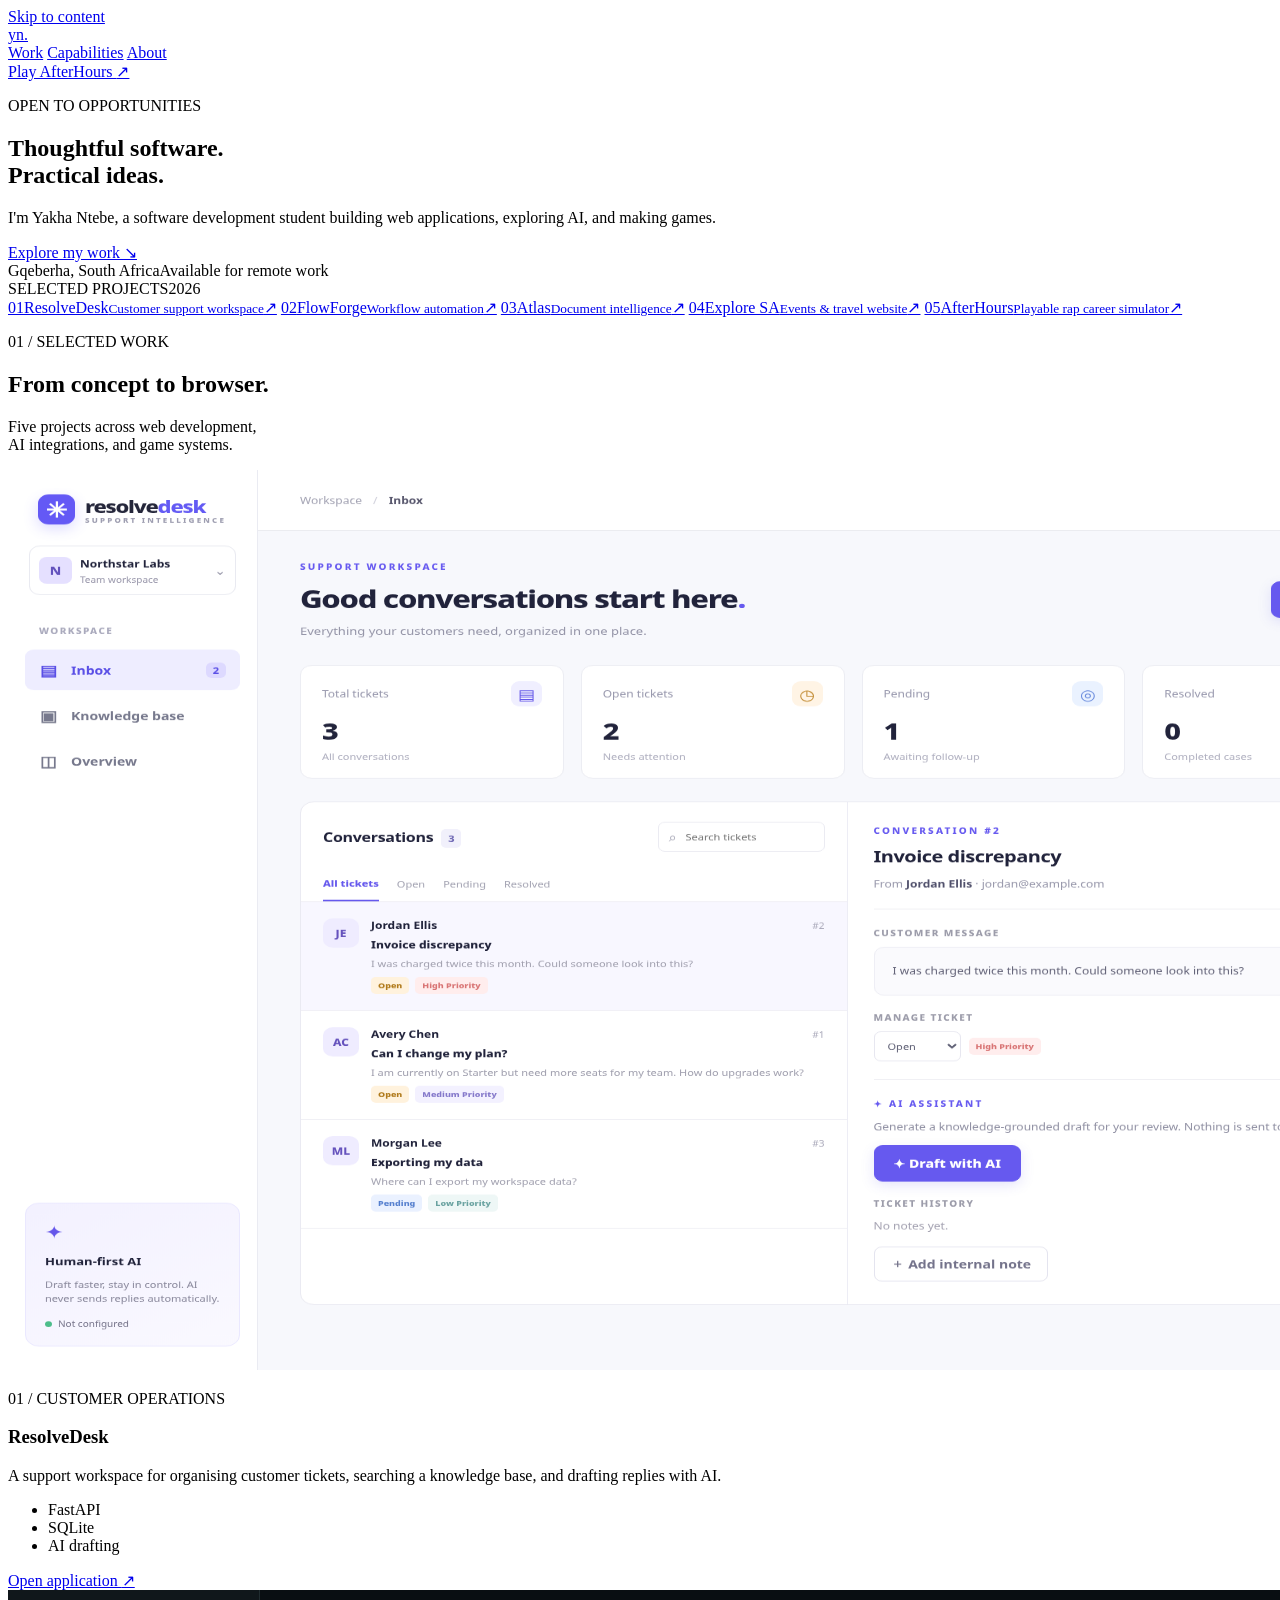
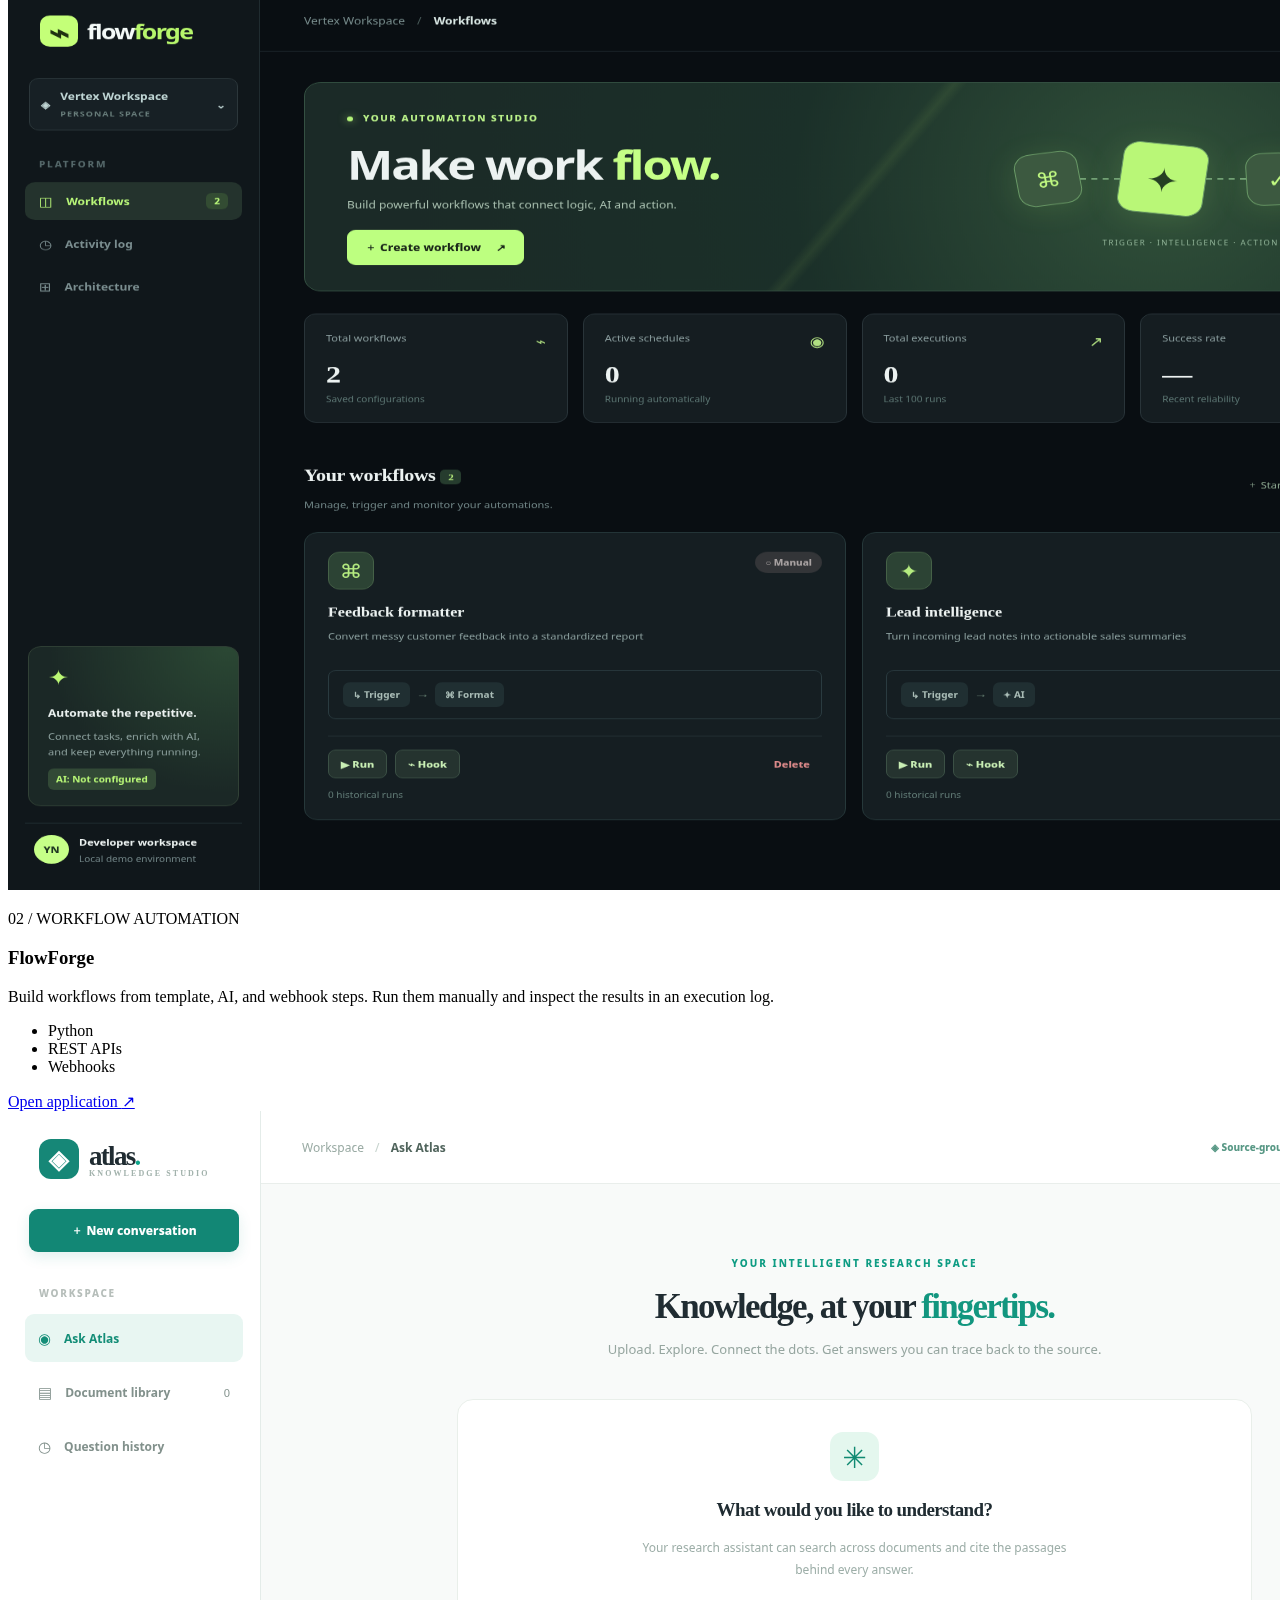
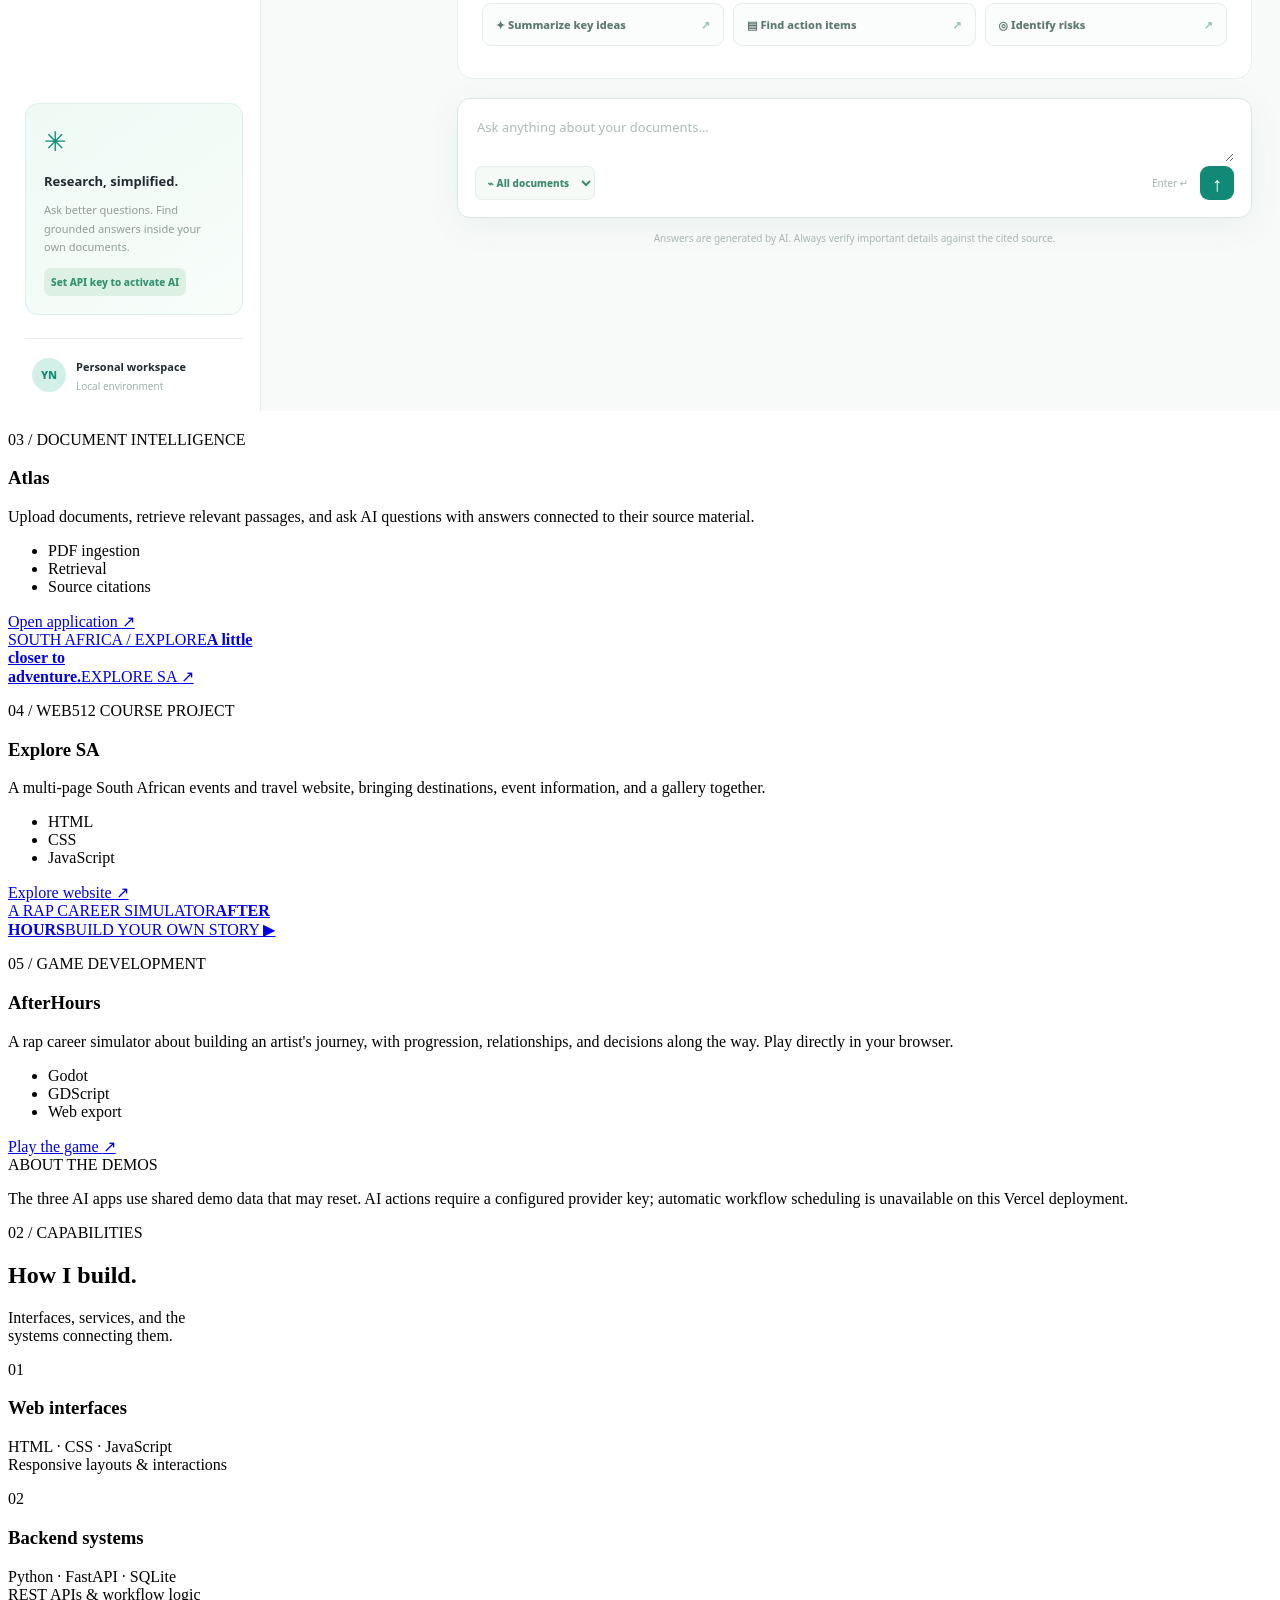
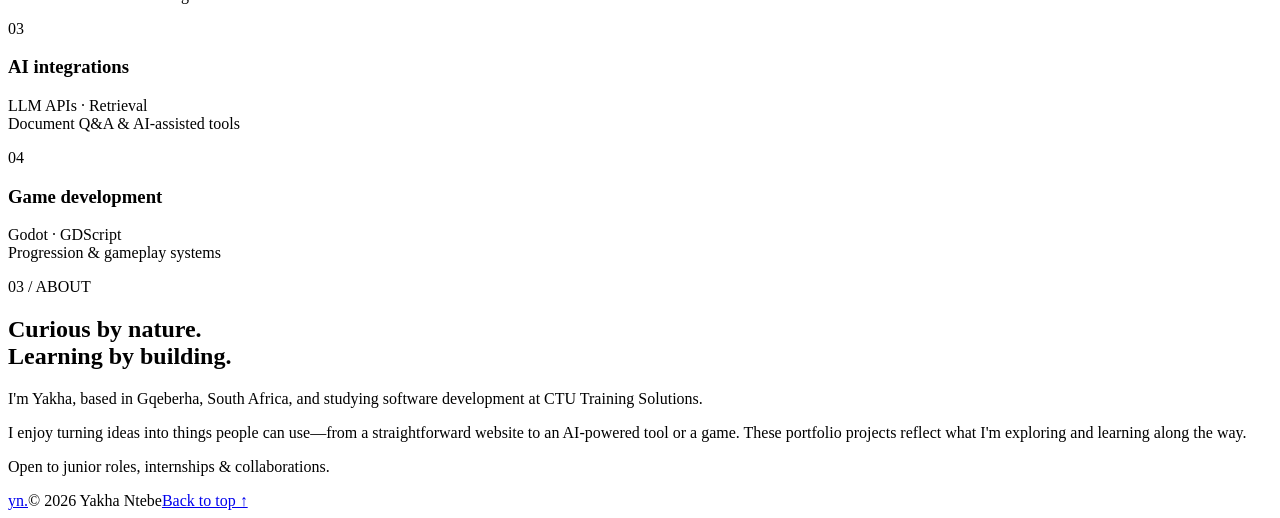
==== commit a93366c4: "IMGOINFUCKINCRAZYNIGGGAGGAGAG" ====
--- a/portfolio/index.html
+++ b/portfolio/index.html
@@ -1,31 +1,72 @@
-<!DOCTYPE html><html lang="en">
-    <head>
-        <meta charset="utf-8">
-        <meta name="viewport" content="width=device-width, initial-scale=1">
-        <title>Yakha Ntebe — AI Engineering Portfolio</title>
-        <link rel="stylesheet" href="style.css">
-    </head>
-    <body>
-        <div class="background-glow"></div>
-        <header class="header">
-            <a href="#top" class="wordmark">Y<span class="star">✳</span>N <span class="line"></span> <small>ENGINEERING PORTFOLIO</small></a>
-            <nav>
-             <a href="#work">Selected work</a>
-             <a href="#stack">Capabilities</a>
-             <a href="/explore-sa/">Explore SA — WEB512</a>
-             <a href="#about">About</a>
-             <a href="/game/">Play AfterHours</a>
-            </nav>
-            <a class="top-link" href="#work">Explore projects <span>↗</span></a>
-        </header>
-        <main>
-            <section id="top" class="hero">
-                <div class="hero-copy">
-                    <span class="available">
-                        <i></i> OPEN TO SOFTWARE & AI ENGINEERING OPPORTUNITIES</span><h1>Building the<br><em>intelligent</em> web<span>.</span></h1><p>I'm Yakha, a developer exploring the space between thoughtful interfaces, backend systems, and practical AI integrations. Here's a collection of runnable applications that bring those interests together.</p><div class="hero-buttons"><a class="button" href="#work">See selected work ↘</a><a class="outline" href="#about">More about me</a></div><div class="hero-metadata"><div><b>03</b><small>FULL-STACK PROTOTYPES</small></div><div><b>04</b><small>KEY ENGINEERING DOMAINS</small></div><div><b>01</b><small>SHARED AI GATEWAY</small></div></div></div><div class="hero-visual"><div class="orbit outer"></div><div class="orbit inner"></div><div class="center-symbol">✳</div><div class="floating-card card-one"><span>◈</span><div><b>Build</b><small>Intuitive interfaces</small></div></div><div class="floating-card card-two"><span>⌘</span><div><b>Connect</b><small>Data & automation</small></div></div><div class="floating-card card-three"><span>✦</span><div><b>Intelligence</b><small>LLM-powered services</small></div></div></div></section><section id="work" class="work"><div class="section-top"><div><span class="eyebrow">01 / SELECTED WORK</span><h2>Three projects. <em>Real systems.</em></h2><p>Explore three working browser apps. This shared portfolio demo uses temporary storage on Vercel; data may reset. Live AI actions require a provider key configured on the server.</p></div><span class="section-note">2026 · PORTFOLIO PROTOTYPES</span></div>
-<article class="project" id="resolvedesk"><div class="project-preview lavender"><img src="/screenshots/support.png" alt="ResolveDesk support inbox" loading="lazy"></div><div class="project-content"><span class="project-number">01 — CUSTOMER OPERATIONS</span><div class="project-icon lavender-icon">✳</div><h3>ResolveDesk<span>.</span></h3><p>An intelligent support workspace combining structured customer tickets, a searchable knowledge base and reviewable AI-generated replies.</p><div class="features"><span>Ticket management</span><span>LLM drafting</span><span>SQLite storage</span></div><a href="/support/" class="details-link">Open live app <span>↗</span></a></div></article>
-<article class="project reverse" id="flowforge"><div class="project-preview dark"><img src="/screenshots/automations.png" alt="FlowForge automation dashboard" loading="lazy"></div><div class="project-content"><span class="project-number">02 — WORKFLOW ENGINEERING</span><div class="project-icon green-icon">⌁</div><h3>FlowForge<span>.</span></h3><p>An event-driven workflow builder with modular AI steps, scheduled runs, token-protected webhook triggers and saved execution logs.</p><div class="features"><span>Python scheduler</span><span>AI pipelines</span><span>REST webhooks</span></div><a href="/automations/" class="details-link">Open live app <span>↗</span></a></div></article>
-<article class="project" id="atlas"><div class="project-preview mint"><img src="/screenshots/documents.png" alt="Atlas AI document assistant" loading="lazy"></div><div class="project-content"><span class="project-number">03 — KNOWLEDGE SYSTEMS</span><div class="project-icon mint-icon">◈</div><h3>Atlas<span>.</span></h3><p>A document question-answering system that ingests PDFs, retrieves relevant source passages and connects answers to the documents behind them.</p><div class="features"><span>Document ingestion</span><span>RAG pipeline</span><span>Source citations</span></div><a href="/documents/" class="details-link">Open live app <span>↗</span></a></div></article></section>
-<section id="stack" class="tech"><div><span class="eyebrow">02 / THE TECH</span><h2>Systems that<br><em>work together.</em></h2><p>Built around understandable abstractions, meaningful API routes, and interfaces people can actually use.</p></div><div class="tech-grid"><div><span>⌘</span><b>Backend services</b><p>Python · FastAPI · REST APIs · SQLite</p></div><div><span>◇</span><b>Frontend experiences</b><p>HTML5 · CSS3 · JavaScript · Responsive UI</p></div><div><span>✳</span><b>AI integrations</b><p>Anthropic Claude · OpenAI · Embeddings · RAG</p></div><div><span>◷</span><b>Automation & testing</b><p>asyncio · HTTP webhooks · Pytest · Docker</p></div></div></section>
-<section id="technical" class="technical"><div><span class="eyebrow">03 / THE ARCHITECTURE</span><h2>More than a pretty screen.</h2><p>Each application contains an independent FastAPI backend and SQLite data store. A shared LLM gateway communicates with the configured AI provider; all secret keys stay on the backend. The repository includes setup instructions, tests and a Docker Compose configuration.</p></div><div class="architecture"><div class="arch-block">BROWSER UI</div><span>↓ REST / JSON</span><div class="arch-block">FASTAPI SERVICE</div><div class="arch-dual"><span>↙</span><span>↘</span></div><div class="arch-bottom"><div class="arch-block">SQLITE</div><div class="arch-block">AI GATEWAY</div></div></div></section>
-<section id="about" class="about"><span class="eyebrow">04 / ABOUT</span><h2>Ideas into interfaces.<br>Interfaces into <em>systems.</em></h2><p>My interests span frontend design, backend development, game systems and AI-assisted engineering. These projects are working portfolio prototypes, built to be extended, tested and iterated on. They're not represented as customer production deployments.</p></section></main><footer><span>© 2026 YAKHA NTEBE</span><span>DESIGNED TO BE BUILT UPON · NOT JUST LOOKED AT</span><a href="#top">Back to top ↑</a></footer></body></html>
+<!DOCTYPE html>
+<html lang="en">
+<head>
+  <meta charset="utf-8">
+  <meta name="viewport" content="width=device-width, initial-scale=1">
+  <meta name="description" content="Yakha Ntebe's software portfolio: practical AI applications, a South African events website, and a playable browser game.">
+  <meta name="theme-color" content="#f8f8f5">
+  <title>Yakha Ntebe — Software & AI Portfolio</title>
+  <link rel="stylesheet" href="/style.css">
+</head>
+<body>
+  <a class="skip-link" href="#main">Skip to content</a>
+  <header class="header">
+    <a href="#top" class="wordmark" aria-label="Yakha Ntebe home">yn<span>.</span></a>
+    <nav aria-label="Main navigation">
+      <a href="#work">Work</a>
+      <a href="#stack">Capabilities</a>
+      <a href="#about">About</a>
+    </nav>
+    <a class="header-link" href="/game/">Play AfterHours <span aria-hidden="true">↗</span></a>
+  </header>
+  <main id="main">
+    <section id="top" class="hero">
+      <div class="hero-copy">
+        <p class="eyebrow availability"><span class="status-dot"></span> OPEN TO OPPORTUNITIES</p>
+        <h1>Thoughtful software.<br><span>Practical ideas.</span></h1>
+        <p class="intro">I'm Yakha Ntebe, a software development student building web applications, exploring AI, and making games.</p>
+        <a class="button" href="#work">Explore my work <span aria-hidden="true">↘</span></a>
+        <div class="hero-meta"><span>Gqeberha, South Africa</span><span>Available for remote work</span></div>
+      </div>
+      <div class="hero-index" aria-label="Portfolio overview">
+        <div class="index-top"><span>SELECTED PROJECTS</span><span>2026</span></div>
+        <a href="/support/"><span class="index-number">01</span><span>ResolveDesk<small>Customer support workspace</small></span><span aria-hidden="true">↗</span></a>
+        <a href="/automations/"><span class="index-number">02</span><span>FlowForge<small>Workflow automation</small></span><span aria-hidden="true">↗</span></a>
+        <a href="/documents/"><span class="index-number">03</span><span>Atlas<small>Document intelligence</small></span><span aria-hidden="true">↗</span></a>
+        <a href="/explore-sa/"><span class="index-number">04</span><span>Explore SA<small>Events & travel website</small></span><span aria-hidden="true">↗</span></a>
+        <a href="/game/"><span class="index-number">05</span><span>AfterHours<small>Playable rap career simulator</small></span><span aria-hidden="true">↗</span></a>
+      </div>
+    </section>
+    <section id="work" class="work">
+      <div class="section-heading"><div><p class="eyebrow">01 / SELECTED WORK</p><h2>From concept to browser.</h2></div><p>Five projects across web development,<br>AI integrations, and game systems.</p></div>
+      <article class="project" id="resolvedesk">
+        <a class="project-preview support-preview" href="/support/" aria-label="Open ResolveDesk"><img src="/screenshots/support.png" alt="ResolveDesk ticket management interface" loading="lazy" width="1440" height="900"></a>
+        <div class="project-content"><p class="eyebrow">01 / CUSTOMER OPERATIONS</p><h3>ResolveDesk</h3><p>A support workspace for organising customer tickets, searching a knowledge base, and drafting replies with AI.</p><ul class="tags" aria-label="Technologies"><li>FastAPI</li><li>SQLite</li><li>AI drafting</li></ul><a class="project-link" href="/support/">Open application <span aria-hidden="true">↗</span></a></div>
+      </article>
+      <article class="project reverse" id="flowforge">
+        <a class="project-preview flow-preview" href="/automations/" aria-label="Open FlowForge"><img src="/screenshots/automations.png" alt="FlowForge workflows and execution dashboard" loading="lazy" width="1440" height="900"></a>
+        <div class="project-content"><p class="eyebrow">02 / WORKFLOW AUTOMATION</p><h3>FlowForge</h3><p>Build workflows from template, AI, and webhook steps. Run them manually and inspect the results in an execution log.</p><ul class="tags" aria-label="Technologies"><li>Python</li><li>REST APIs</li><li>Webhooks</li></ul><a class="project-link" href="/automations/">Open application <span aria-hidden="true">↗</span></a></div>
+      </article>
+      <article class="project" id="atlas">
+        <a class="project-preview atlas-preview" href="/documents/" aria-label="Open Atlas"><img src="/screenshots/documents.png" alt="Atlas document library and question interface" loading="lazy" width="1440" height="900"></a>
+        <div class="project-content"><p class="eyebrow">03 / DOCUMENT INTELLIGENCE</p><h3>Atlas</h3><p>Upload documents, retrieve relevant passages, and ask AI questions with answers connected to their source material.</p><ul class="tags" aria-label="Technologies"><li>PDF ingestion</li><li>Retrieval</li><li>Source citations</li></ul><a class="project-link" href="/documents/">Open application <span aria-hidden="true">↗</span></a></div>
+      </article>
+      <article class="project reverse" id="explore-sa-project">
+        <a class="project-preview travel-preview" href="/explore-sa/" aria-label="Open Explore SA"><div class="travel-art" aria-hidden="true"><span>SOUTH AFRICA / EXPLORE</span><strong>A little<br>closer to<br>adventure.</strong><span class="art-bottom">EXPLORE SA <span>↗</span></span></div></a>
+        <div class="project-content"><p class="eyebrow">04 / WEB512 COURSE PROJECT</p><h3>Explore SA</h3><p>A multi-page South African events and travel website, bringing destinations, event information, and a gallery together.</p><ul class="tags" aria-label="Technologies"><li>HTML</li><li>CSS</li><li>JavaScript</li></ul><a class="project-link" href="/explore-sa/">Explore website <span aria-hidden="true">↗</span></a></div>
+      </article>
+      <article class="project" id="afterhours">
+        <a class="project-preview game-preview" href="/game/" aria-label="Play AfterHours"><div class="game-art" aria-hidden="true"><span>A RAP CAREER SIMULATOR</span><strong>AFTER<br>HOURS</strong><span class="art-bottom">BUILD YOUR OWN STORY <span>▶</span></span></div></a>
+        <div class="project-content"><p class="eyebrow">05 / GAME DEVELOPMENT</p><h3>AfterHours</h3><p>A rap career simulator about building an artist's journey, with progression, relationships, and decisions along the way. Play directly in your browser.</p><ul class="tags" aria-label="Technologies"><li>Godot</li><li>GDScript</li><li>Web export</li></ul><a class="project-link" href="/game/">Play the game <span aria-hidden="true">↗</span></a></div>
+      </article>
+      <aside class="demo-note"><span>ABOUT THE DEMOS</span><p>The three AI apps use shared demo data that may reset. AI actions require a configured provider key; automatic workflow scheduling is unavailable on this Vercel deployment.</p></aside>
+    </section>
+    <section id="stack" class="tech">
+      <div class="section-heading"><div><p class="eyebrow">02 / CAPABILITIES</p><h2>How I build.</h2></div><p>Interfaces, services, and the<br>systems connecting them.</p></div>
+      <div class="tech-grid"><div><span class="skill-number">01</span><h3>Web interfaces</h3><p>HTML · CSS · JavaScript<br>Responsive layouts & interactions</p></div><div><span class="skill-number">02</span><h3>Backend systems</h3><p>Python · FastAPI · SQLite<br>REST APIs & workflow logic</p></div><div><span class="skill-number">03</span><h3>AI integrations</h3><p>LLM APIs · Retrieval<br>Document Q&A & AI-assisted tools</p></div><div><span class="skill-number">04</span><h3>Game development</h3><p>Godot · GDScript<br>Progression & gameplay systems</p></div></div>
+    </section>
+    <section id="about" class="about"><div><p class="eyebrow">03 / ABOUT</p><h2>Curious by nature.<br><span>Learning by building.</span></h2></div><div class="about-copy"><p>I'm Yakha, based in Gqeberha, South Africa, and studying software development at CTU Training Solutions.</p><p>I enjoy turning ideas into things people can use—from a straightforward website to an AI-powered tool or a game. These portfolio projects reflect what I'm exploring and learning along the way.</p><p class="about-status"><span class="status-dot"></span> Open to junior roles, internships & collaborations.</p></div></section>
+  </main>
+  <footer><a href="#top" class="wordmark" aria-label="Back to top">yn<span>.</span></a><span>© 2026 Yakha Ntebe</span><a href="#top">Back to top ↑</a></footer>
+</body>
+</html>
